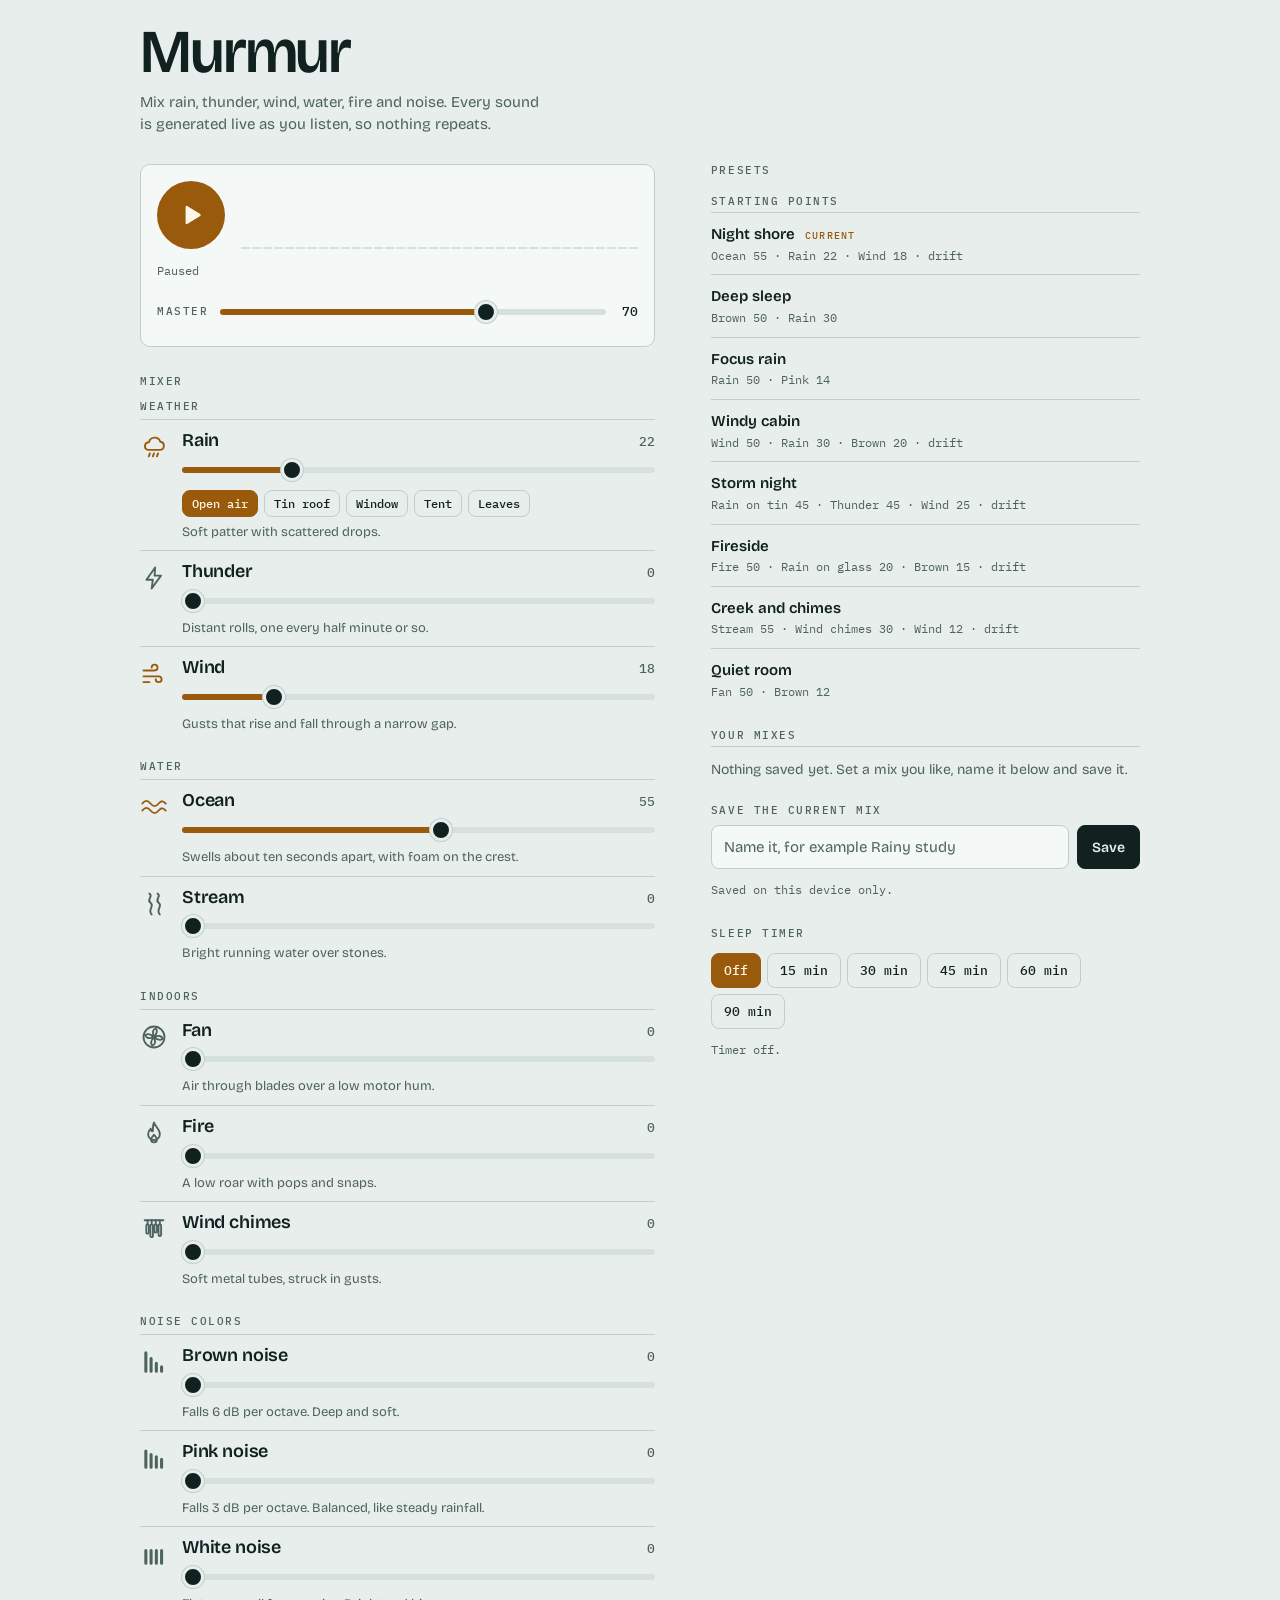
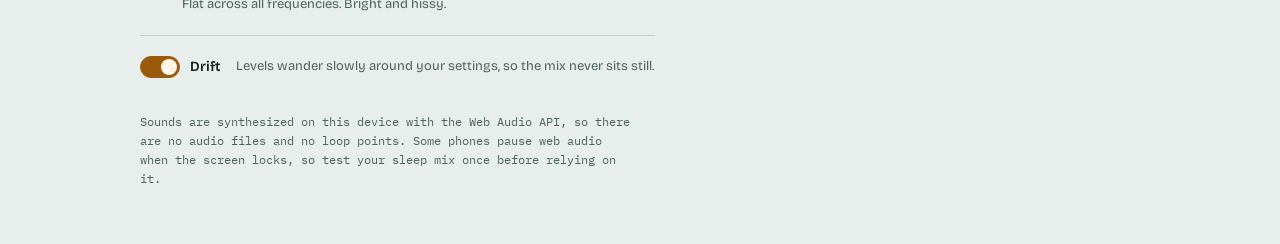
==== index.html @ fa7bd3ae "Add Murmur soundscape mixer Single-file web app that synthesizes rain, thunder, wind, ocean, stream," ====
<!doctype html>
<html lang="en">
<head>
<meta charset="utf-8">
<meta name="viewport" content="width=device-width,initial-scale=1,viewport-fit=cover">
<meta name="theme-color" content="#0c1312">
<meta name="description" content="Murmur: a soundscape mixer that synthesizes rain, wind, ocean, fire and more in your browser.">
<style>
/* page reset (the artifact host supplied this; standalone hosting needs it) */
:root{padding-top:env(safe-area-inset-top,0px);padding-bottom:env(safe-area-inset-bottom,0px)}
body{margin:0}
img{max-width:100%}
[hidden]{display:none!important}
</style>
<title>Murmur</title>
<link rel="preconnect" href="https://fonts.googleapis.com">
<link rel="preconnect" href="https://fonts.gstatic.com" crossorigin>
<link href="https://fonts.googleapis.com/css2?family=Bricolage+Grotesque:opsz,wght@12..96,400..700&family=IBM+Plex+Mono:wght@400;500&display=swap" rel="stylesheet">
<style>
/* Layout: phone-first single column (transport, mixer, presets, timer). From 880px the mixer sits left and presets with the timer sit right. Dark first because it is used in bed; amber accent because it is a low-blue lamp colour. */
:root{
  --bg:#0c1312;
  --surface:#131c1b;
  --raise:#1f2d2b;
  --line:#263634;
  --fg:#e5ebe8;
  --muted:#8b9d98;
  --accent:#e9a95a;
  --accent-ink:#1a1206;
  --danger:#e8806e;
  --f-display:"Bricolage Grotesque","Avenir Next","Segoe UI",system-ui,sans-serif;
  --f-body:"Bricolage Grotesque","Avenir Next","Segoe UI",system-ui,sans-serif;
  --f-mono:"IBM Plex Mono",ui-monospace,"SF Mono",Menlo,Consolas,monospace;
  color-scheme:dark;
}
@media (prefers-color-scheme: light){
  :root:not([data-theme="dark"]){
    --bg:#e7eeec;
    --surface:#f4f8f7;
    --raise:#d6e1de;
    --line:#c1cfcb;
    --fg:#10211f;
    --muted:#4e625e;
    --accent:#9a5a0c;
    --accent-ink:#fff6e8;
    --danger:#a93a28;
    color-scheme:light;
  }
}
:root[data-theme="light"]{
  --bg:#e7eeec;
  --surface:#f4f8f7;
  --raise:#d6e1de;
  --line:#c1cfcb;
  --fg:#10211f;
  --muted:#4e625e;
  --accent:#9a5a0c;
  --accent-ink:#fff6e8;
  --danger:#a93a28;
  color-scheme:light;
}
*{box-sizing:border-box}
body{
  background:var(--bg);
  color:var(--fg);
  font-family:var(--f-body);
  font-size:15px;
  line-height:1.5;
  padding-inline:16px;
  padding-block:22px 56px;
}
.app{max-width:1000px;margin-inline:auto;display:grid;gap:28px}
header{display:grid;gap:8px}
h1{font:600 clamp(2.5rem,10vw,3.8rem)/1 var(--f-display);letter-spacing:-.035em;margin:0}
.tagline{margin:0;color:var(--muted);max-width:46ch;text-wrap:balance}
h2.label,.label{
  font:500 11px/1.2 var(--f-mono);
  letter-spacing:.14em;
  text-transform:uppercase;
  color:var(--muted);
  margin:0;
}
.cols{display:grid;gap:32px;grid-template-columns:minmax(0,1fr)}
.col{display:grid;gap:28px;min-width:0;align-content:start}
@media (min-width:880px){
  .cols{grid-template-columns:minmax(0,1.2fr) minmax(0,1fr);gap:56px;align-items:start}
}
.sec{display:grid;gap:12px;min-width:0}

/* transport */
.transport{background:var(--surface);border:1px solid var(--line);border-radius:10px;padding:16px;display:grid;gap:14px}
.t-row{display:flex;align-items:center;gap:16px}
.play{
  width:68px;height:68px;flex:none;border-radius:50%;border:0;
  background:var(--accent);color:var(--accent-ink);
  display:grid;place-items:center;cursor:pointer;
}
.play svg{width:26px;height:26px;fill:currentColor}
.play:focus-visible,.chip:focus-visible,.btn:focus-visible,.load:focus-visible,.del:focus-visible,.switch:focus-visible,input[type=text]:focus-visible{
  outline:2px solid var(--accent);outline-offset:3px;
}
#scope{flex:1;min-width:0;width:100%;height:68px;display:block}
.status{display:flex;justify-content:space-between;gap:12px;flex-wrap:wrap;font:400 12px/1.4 var(--f-mono);color:var(--muted)}
.vol{display:grid;grid-template-columns:auto minmax(0,1fr) auto;align-items:center;gap:12px}
.vol .val{font:500 13px var(--f-mono);font-variant-numeric:tabular-nums;min-width:2.5ch;text-align:right}

/* sliders */
input[type=range]{
  -webkit-appearance:none;appearance:none;
  width:100%;height:36px;margin:0;background:transparent;cursor:pointer;
  --p:0%;
}
input[type=range]::-webkit-slider-runnable-track{
  height:6px;border-radius:3px;
  background:linear-gradient(to right,var(--accent) var(--p),var(--raise) var(--p));
}
input[type=range]::-webkit-slider-thumb{
  -webkit-appearance:none;box-sizing:border-box;
  width:22px;height:22px;margin-top:-8px;border-radius:50%;
  background:var(--fg);border:3px solid var(--bg);box-shadow:0 0 0 1px var(--line);
}
input[type=range]::-moz-range-track{height:6px;border-radius:3px;background:var(--raise)}
input[type=range]::-moz-range-progress{height:6px;border-radius:3px;background:var(--accent)}
input[type=range]::-moz-range-thumb{
  box-sizing:border-box;width:22px;height:22px;border-radius:50%;
  background:var(--fg);border:3px solid var(--bg);box-shadow:0 0 0 1px var(--line);
}
input[type=range]:focus-visible{outline:2px solid var(--accent);outline-offset:2px;border-radius:4px}

/* mixer */
.mixer{display:grid;gap:18px}
.grp{display:grid}
.grp-title{margin:0 0 6px}
.ch{display:flex;gap:14px;padding:10px 0 8px;border-top:1px solid var(--line)}
.ch-icon{flex:none;width:28px;padding-top:3px;color:var(--muted)}
.ch-icon svg{display:block;width:28px;height:28px;fill:none;stroke:currentColor;stroke-width:1.6;stroke-linecap:round;stroke-linejoin:round}
.ch.on .ch-icon{color:var(--accent)}
.ch-body{flex:1;min-width:0;display:grid}
.ch-head{display:flex;justify-content:space-between;align-items:baseline;gap:12px}
.ch-head label{font:600 18px/1.2 var(--f-display);letter-spacing:-.01em}
.ch-val{font:500 13px var(--f-mono);font-variant-numeric:tabular-nums;color:var(--muted)}
.ch-note{margin:0;font-size:13px;color:var(--muted);text-wrap:pretty}
.mix-tools{display:flex;justify-content:space-between;align-items:center;gap:16px;border-top:1px solid var(--line);padding-top:14px;flex-wrap:wrap}
.mix-tools p{margin:0;font-size:13px;color:var(--muted);flex:1;min-width:200px}
.switch{
  display:inline-flex;align-items:center;gap:10px;background:none;border:0;color:var(--fg);
  font:600 14px var(--f-body);cursor:pointer;padding:6px 0;
}
.switch .track{width:40px;height:22px;border-radius:11px;background:var(--raise);border:1px solid var(--line);position:relative;flex:none}
.switch .track::after{content:"";position:absolute;top:2px;left:2px;width:16px;height:16px;border-radius:50%;background:var(--muted)}
.switch[aria-checked="true"] .track{background:var(--accent);border-color:var(--accent)}
.switch[aria-checked="true"] .track::after{left:20px;background:var(--accent-ink)}

/* presets */
.group{display:grid}
.group-title{margin:6px 0 4px}
.pr{display:flex;align-items:stretch;gap:8px;border-top:1px solid var(--line)}
.pr .load{
  flex:1;min-width:0;text-align:left;background:none;border:0;color:inherit;
  padding:10px 0;cursor:pointer;font:inherit;display:grid;gap:2px;
}
.pr .name{font-weight:600;display:flex;gap:10px;align-items:baseline;flex-wrap:wrap}
.pr .sum{font:400 12px/1.4 var(--f-mono);color:var(--muted);overflow-wrap:anywhere}
.pr .cur{font:500 10px var(--f-mono);letter-spacing:.12em;text-transform:uppercase;color:var(--accent)}
.pr .del{
  align-self:center;background:none;border:1px solid transparent;color:var(--muted);
  font:400 12px var(--f-mono);padding:6px 8px;border-radius:6px;cursor:pointer;
}
.pr .del:hover{border-color:var(--line);color:var(--fg)}
.pr .del.armed{color:var(--danger);border-color:var(--danger)}
.empty{margin:0;padding:12px 0;border-top:1px solid var(--line);color:var(--muted);font-size:14px}
.save{display:flex;gap:8px;flex-wrap:wrap}
input[type=text]{
  flex:1;min-width:0;width:100%;max-width:100%;
  background:var(--surface);color:var(--fg);border:1px solid var(--line);border-radius:8px;
  padding:10px 12px;font:inherit;
}
input[type=text]::placeholder{color:var(--muted)}
.save input{flex:1 1 160px;width:auto}
.btn{
  background:transparent;color:var(--fg);border:1px solid var(--line);border-radius:8px;
  padding:10px 14px;font:600 14px var(--f-body);cursor:pointer;
}
.btn.primary{background:var(--fg);color:var(--bg);border-color:var(--fg)}
.note{margin:0;font:400 12px/1.5 var(--f-mono);color:var(--muted)}

/* timer and rain surface */
.seg{display:flex;flex-wrap:wrap;gap:6px}
.surf{margin:2px 0 6px}
.surf .chip{padding:5px 9px;font-size:12px}
.chip{
  background:transparent;color:var(--fg);border:1px solid var(--line);border-radius:8px;
  padding:8px 12px;font:500 13px var(--f-mono);cursor:pointer;
}
.chip[aria-pressed="true"]{background:var(--accent);border-color:var(--accent);color:var(--accent-ink)}
.timer-line{margin:0;font:400 12px/1.5 var(--f-mono);color:var(--muted);font-variant-numeric:tabular-nums}
.foot{margin:0;font:400 12px/1.6 var(--f-mono);color:var(--muted);max-width:70ch}
.err{color:var(--danger)}
@media (prefers-reduced-motion:reduce){*{transition:none!important;animation:none!important}}
</style>

</head>
<body>
<audio id="out" playsinline hidden></audio>

<main class="app">
  <header>
    <h1>Murmur</h1>
    <p class="tagline">Mix rain, thunder, wind, water, fire and noise. Every sound is generated live as you listen, so nothing repeats.</p>
  </header>

  <div class="cols">
    <div class="col">
      <section class="transport" aria-label="Playback">
        <div class="t-row">
          <button class="play" id="play" type="button" aria-label="Play">
            <svg id="icon-play" viewBox="0 0 24 24" aria-hidden="true"><path d="M7 4.5v15a1 1 0 0 0 1.5.86l12-7.5a1 1 0 0 0 0-1.72l-12-7.5A1 1 0 0 0 7 4.5z"/></svg>
            <svg id="icon-pause" viewBox="0 0 24 24" aria-hidden="true" hidden><rect x="5.5" y="4" width="4.5" height="16" rx="1"/><rect x="14" y="4" width="4.5" height="16" rx="1"/></svg>
          </button>
          <canvas id="scope" aria-hidden="true"></canvas>
        </div>
        <div class="status" aria-live="polite"><span id="status">Paused</span><span id="status-timer"></span></div>
        <div class="vol">
          <label class="label" for="vol">Master</label>
          <input type="range" id="vol" min="0" max="100" step="1" value="70">
          <span class="val" id="vol-val">70</span>
        </div>
      </section>

      <section class="sec" aria-labelledby="h-mixer">
        <h2 class="label" id="h-mixer">Mixer</h2>
        <div class="mixer" id="mixer"></div>
        <div class="mix-tools">
          <button class="switch" id="drift" type="button" role="switch" aria-checked="false"><span class="track"></span><span>Drift</span></button>
          <p>Levels wander slowly around your settings, so the mix never sits still.</p>
        </div>
      </section>
    </div>

    <div class="col">
      <section class="sec" aria-labelledby="h-presets">
        <h2 class="label" id="h-presets">Presets</h2>
        <div class="group">
          <p class="label group-title">Starting points</p>
          <div id="builtin"></div>
        </div>
        <div class="group">
          <p class="label group-title">Your mixes</p>
          <div id="saved"></div>
        </div>
        <form class="save" id="save-form">
          <label class="label" for="save-name" style="flex-basis:100%">Save the current mix</label>
          <input type="text" id="save-name" maxlength="40" placeholder="Name it, for example Rainy study" autocomplete="off">
          <button class="btn primary" type="submit">Save</button>
        </form>
        <p class="note" id="save-note" role="status"></p>
      </section>

      <section class="sec" aria-labelledby="h-timer">
        <h2 class="label" id="h-timer">Sleep timer</h2>
        <div class="seg" id="timer-seg" role="group" aria-label="Sleep timer length">
          <button class="chip" type="button" data-min="0" aria-pressed="true">Off</button>
          <button class="chip" type="button" data-min="15" aria-pressed="false">15 min</button>
          <button class="chip" type="button" data-min="30" aria-pressed="false">30 min</button>
          <button class="chip" type="button" data-min="45" aria-pressed="false">45 min</button>
          <button class="chip" type="button" data-min="60" aria-pressed="false">60 min</button>
          <button class="chip" type="button" data-min="90" aria-pressed="false">90 min</button>
        </div>
        <p class="timer-line" id="timer-line">Timer off.</p>
      </section>
    </div>
  </div>

  <p class="foot">Sounds are synthesized on this device with the Web Audio API, so there are no audio files and no loop points. Some phones pause web audio when the screen locks, so test your sleep mix once before relying on it.</p>
</main>

<script>
(function () {
  'use strict';
  const $ = (s, r) => (r || document).querySelector(s);
  const clamp = (v, a, b) => Math.min(b, Math.max(a, v));

  const LAYERS = [
    { id: 'rain',  name: 'Rain',        trim: 1.5, note: 'Soft patter with scattered drops.' },
    { id: 'wind',  name: 'Wind',        trim: 3.2, note: 'Gusts that rise and fall through a narrow gap.' },
    { id: 'ocean', name: 'Ocean',       trim: 2.2, note: 'Swells about ten seconds apart, with foam on the crest.' },
    { id: 'brown', name: 'Brown noise', trim: 1.2, note: 'Falls 6 dB per octave. Deep and soft.' },
    { id: 'pink',  name: 'Pink noise',  trim: 1.1, note: 'Falls 3 dB per octave. Balanced, like steady rainfall.' },
    { id: 'white', name: 'White noise', trim: 0.5, note: 'Flat across all frequencies. Bright and hissy.' }
  ];

  LAYERS.push(
    { id: 'thunder', name: 'Thunder',     trim: 1.3, note: 'Distant rolls, one every half minute or so.' },
    { id: 'stream',  name: 'Stream',      trim: 1.6, note: 'Bright running water over stones.' },
    { id: 'fan',     name: 'Fan',         trim: 1.5, note: 'Air through blades over a low motor hum.' },
    { id: 'fire',    name: 'Fire',        trim: 1.8, note: 'A low roar with pops and snaps.' },
    { id: 'chimes',  name: 'Wind chimes', trim: 1.0, note: 'Soft metal tubes, struck in gusts.' }
  );

  const GROUPS = [
    { title: 'Weather',      ids: ['rain', 'thunder', 'wind'] },
    { title: 'Water',        ids: ['ocean', 'stream'] },
    { title: 'Indoors',      ids: ['fan', 'fire', 'chimes'] },
    { title: 'Noise colors', ids: ['brown', 'pink', 'white'] }
  ];

  const SURFACES = ['open', 'tin', 'window', 'tent', 'leaves'];
  const SURF = {
    open:   { label: 'Open air', short: 'open air', bed: { hp: 650,  lp: 7000,  g: 1.1, pk1: [1500, 0.8, 0], pk2: [3000, 0.8, 0] }, drop: { lp: 12000, pk: [3000, 1, 0],   g: 1 } },
    tin:    { label: 'Tin roof', short: 'tin',      bed: { hp: 900,  lp: 8500,  g: 0.7, pk1: [1300, 5, 10],  pk2: [2600, 4, 8] },   drop: { lp: 12000, pk: [1800, 5, 12],  g: 2.4 } },
    window: { label: 'Window',   short: 'glass',    bed: { hp: 350,  lp: 3200,  g: 0.7, pk1: [900, 1.5, 4],  pk2: [2400, 3, 5] },   drop: { lp: 5000,  pk: [3200, 4, 10],  g: 2 } },
    tent:   { label: 'Tent',     short: 'tent',     bed: { hp: 300,  lp: 2600,  g: 0.9, pk1: [500, 1, 3],    pk2: [1500, 1, 0] },   drop: { lp: 2600,  pk: [700, 1.5, 6],  g: 1.8 } },
    leaves: { label: 'Leaves',   short: 'leaves',   bed: { hp: 1400, lp: 10000, g: 0.9, pk1: [4500, 1, 3],   pk2: [7000, 1, 3] },  drop: { lp: 7000,  pk: [4500, 2, 6],   g: 1.2 } }
  };

  const BUILTIN = [
    { id: 'b-shore',  name: 'Night shore', levels: { ocean: 0.55, rain: 0.22, wind: 0.18 }, drift: true },
    { id: 'b-sleep',  name: 'Deep sleep',  levels: { brown: 0.5, rain: 0.3 }, drift: false },
    { id: 'b-focus',  name: 'Focus rain',  levels: { rain: 0.5, pink: 0.14 }, drift: false },
    { id: 'b-cabin',  name: 'Windy cabin', levels: { wind: 0.5, rain: 0.3, brown: 0.2 }, drift: true },
    { id: 'b-storm',  name: 'Storm night', levels: { rain: 0.45, thunder: 0.45, wind: 0.25 }, drift: true, surface: 'tin' },
    { id: 'b-fire',   name: 'Fireside',    levels: { fire: 0.5, rain: 0.2, brown: 0.15 }, drift: true, surface: 'window' },
    { id: 'b-creek',  name: 'Creek and chimes', levels: { stream: 0.55, wind: 0.12, chimes: 0.3 }, drift: true },
    { id: 'b-room',   name: 'Quiet room',  levels: { fan: 0.5, brown: 0.12 }, drift: false }
  ];

  const state = {
    levels: Object.fromEntries(LAYERS.map(l => [l.id, 0])),
    vol: 0.7,
    surface: 'open',
    drift: false,
    playing: false,
    timerMin: 0,
    timerEnd: null,
    fadeLen: 90,
    saved: [],
    mode: 'local',
    armed: null
  };

  /* ---------- audio engine ---------- */
  let ctx = null, nodes = null, bufs = null, layers = {}, routed = false;
  const audioEl = $('#out');

  function volGain(v) { return Math.pow(v, 2) * 0.9; }

  function makeNoise(kind) {
    const sr = ctx.sampleRate, L = Math.floor(sr * 8), X = Math.floor(sr * 0.6);
    const raw = new Float32Array(L + X);
    let b0 = 0, b1 = 0, b2 = 0, b3 = 0, b4 = 0, b5 = 0, b6 = 0, last = 0;
    for (let i = 0; i < raw.length; i++) {
      const w = Math.random() * 2 - 1;
      if (kind === 'white') {
        raw[i] = w;
      } else if (kind === 'pink') {
        b0 = 0.99886 * b0 + w * 0.0555179;
        b1 = 0.99332 * b1 + w * 0.0750759;
        b2 = 0.969 * b2 + w * 0.153852;
        b3 = 0.8665 * b3 + w * 0.3104856;
        b4 = 0.55 * b4 + w * 0.5329522;
        b5 = -0.7616 * b5 - w * 0.016898;
        raw[i] = b0 + b1 + b2 + b3 + b4 + b5 + b6 + w * 0.5362;
        b6 = w * 0.115926;
      } else {
        last = (last + 0.02 * w) / 1.02;
        raw[i] = last * 3.5;
      }
    }
    const buf = ctx.createBuffer(1, L, sr), d = buf.getChannelData(0);
    for (let i = 0; i < L; i++) {
      if (i < X) {
        const a = (i / X) * Math.PI / 2;
        d[i] = raw[i] * Math.sin(a) + raw[L + i] * Math.cos(a);
      } else {
        d[i] = raw[i];
      }
    }
    let s = 0;
    for (let i = 0; i < L; i++) s += d[i] * d[i];
    const k = 0.12 / (Math.sqrt(s / L) || 1);
    for (let i = 0; i < L; i++) d[i] *= k;
    return buf;
  }

  function makeDrops() {
    const sr = ctx.sampleRate, L = Math.floor(sr * 20);
    const buf = ctx.createBuffer(1, L, sr), d = buf.getChannelData(0);
    const events = 20 * 18;
    for (let e = 0; e < events; e++) {
      const start = Math.floor(Math.random() * L);
      const len = Math.floor(sr * (0.012 + Math.random() * 0.02));
      const amp = 0.25 + Math.random() * 0.75;
      const a = 0.15 + Math.random() * 0.6;
      let lp = 0;
      for (let i = 0; i < len; i++) {
        lp += a * ((Math.random() * 2 - 1) - lp);
        d[(start + i) % L] += lp * Math.exp(-i / (len * 0.28)) * amp;
      }
    }
    let s = 0, pk = 0;
    for (let i = 0; i < L; i++) { s += d[i] * d[i]; }
    const k = 0.06 / (Math.sqrt(s / L) || 1);
    for (let i = 0; i < L; i++) { d[i] *= k; pk = Math.max(pk, Math.abs(d[i])); }
    if (pk > 0.95) { const f = 0.95 / pk; for (let i = 0; i < L; i++) d[i] *= f; }
    return buf;
  }

  function noiseSrc(buf) {
    const s = ctx.createBufferSource();
    s.buffer = buf; s.loop = true;
    s.start(0, Math.random() * buf.duration);
    return s;
  }
  function filt(type, f, q) {
    const n = ctx.createBiquadFilter();
    n.type = type; n.frequency.value = f;
    if (q != null) n.Q.value = q;
    return n;
  }
  function panner(p) {
    if (!ctx.createStereoPanner) return null;
    const n = ctx.createStereoPanner(); n.pan.value = p; return n;
  }
  function lfo(freq, depth, target, P) {
    const o = ctx.createOscillator(), g = ctx.createGain();
    o.frequency.value = freq; g.gain.value = depth;
    o.connect(g); g.connect(target); o.start();
    P.push(o, g);
  }
  function wide(buf, chain, out, P) {
    [-0.7, 0.7].forEach(p => {
      const s = noiseSrc(buf); P.push(s);
      const tail = chain(s);
      const pn = panner(p);
      if (pn) { P.push(pn); tail.connect(pn); pn.connect(out); } else { tail.connect(out); }
    });
  }

  function makeThunder() {
    const sr = ctx.sampleRate, len = Math.floor(sr * 16);
    const buf = ctx.createBuffer(1, len, sr), d = buf.getChannelData(0);
    const bumps = [];
    let tb = 0.3;
    const nb = 3 + Math.floor(Math.random() * 4);
    for (let i = 0; i < nb; i++) {
      bumps.push({ t: tb, a: (i === 0 ? 0.6 : 0.2) + Math.random() * 0.5, tau: 0.8 + Math.random() * 2.2 });
      tb += 0.4 + Math.random() * 2.4;
    }
    const crack = Math.random() < 0.5;
    let br = 0, l1 = 0, l2 = 0;
    for (let i = 0; i < len; i++) {
      const x = i / sr;
      let env = (1 - Math.exp(-x / 0.7)) * Math.exp(-x / 3.8) * 0.7;
      for (let b = 0; b < bumps.length; b++) {
        const u = bumps[b];
        if (x >= u.t) env += u.a * 0.5 * Math.exp(-(x - u.t) / u.tau);
      }
      const w = Math.random() * 2 - 1;
      br = (br + 0.02 * w) / 1.02;
      const a = 0.015 + 0.06 * Math.exp(-x / 2.5);
      l1 += a * (br * 3.5 - l1);
      l2 += a * (l1 - l2);
      let v = l2 * env;
      if (crack && x < 0.12) v += w * Math.exp(-x / 0.02) * 0.12;
      d[i] = v;
    }
    const fadeIn = Math.floor(sr * 0.005), fadeOut = Math.floor(sr * 1.5);
    let pk = 0;
    for (let i = 0; i < len; i++) {
      if (i < fadeIn) d[i] *= i / fadeIn;
      if (i > len - fadeOut) { const k = (len - i) / fadeOut; d[i] *= k * k; }
      pk = Math.max(pk, Math.abs(d[i]));
    }
    const k = 0.9 / (pk || 1);
    for (let i = 0; i < len; i++) d[i] *= k;
    return buf;
  }

  function makeCrackle() {
    const sr = ctx.sampleRate, L = Math.floor(sr * 30);
    const buf = ctx.createBuffer(1, L, sr), d = buf.getChannelData(0);
    const pop = (pos, amp) => {
      const len = Math.floor(sr * (0.002 + Math.random() * 0.012));
      let prev = 0;
      for (let i = 0; i < len; i++) {
        const w = Math.random() * 2 - 1;
        d[(pos + i) % L] += (w - prev * 0.6) * Math.exp(-i / (len * 0.35)) * amp;
        prev = w;
      }
    };
    const singles = 30 * 7;
    for (let n = 0; n < singles; n++) pop(Math.floor(Math.random() * L), Math.pow(Math.random(), 2.2) * 0.9 + 0.05);
    const clusters = 30 * 0.5;
    for (let c = 0; c < clusters; c++) {
      const pos = Math.floor(Math.random() * L), cnt = 3 + Math.floor(Math.random() * 6);
      for (let k = 0; k < cnt; k++) pop((pos + Math.floor(Math.random() * sr * 0.18)) % L, Math.pow(Math.random(), 1.8) * 0.8 + 0.05);
    }
    let pk = 0;
    for (let i = 0; i < L; i++) pk = Math.max(pk, Math.abs(d[i]));
    const k = 0.9 / (pk || 1);
    for (let i = 0; i < L; i++) d[i] *= k;
    return buf;
  }

  function makeBubbles() {
    const sr = ctx.sampleRate, L = Math.floor(sr * 20);
    const buf = ctx.createBuffer(1, L, sr), d = buf.getChannelData(0);
    const n = 20 * 45;
    for (let e = 0; e < n; e++) {
      const start = Math.floor(Math.random() * L);
      const dur = 0.015 + Math.random() * 0.04, len = Math.floor(sr * dur);
      const f0 = 500 + Math.pow(Math.random(), 1.5) * 2800, k = 0.8 + Math.random() * 1.2;
      const amp = 0.2 + Math.random() * 0.8;
      let ph = 0;
      for (let i = 0; i < len; i++) {
        const tt = i / sr;
        ph += 6.2832 * f0 * (1 + k * tt / dur) / sr;
        d[(start + i) % L] += Math.sin(ph) * Math.exp(-tt / (dur * 0.5)) * (1 - Math.exp(-tt / 0.0015)) * amp;
      }
    }
    let s = 0, pk = 0;
    for (let i = 0; i < L; i++) s += d[i] * d[i];
    const g = 0.08 / (Math.sqrt(s / L) || 1);
    for (let i = 0; i < L; i++) { d[i] *= g; pk = Math.max(pk, Math.abs(d[i])); }
    if (pk > 0.95) { const f = 0.95 / pk; for (let i = 0; i < L; i++) d[i] *= f; }
    return buf;
  }

  function applyRainSurface(L, instant) {
    if (!L || !L.sf || !ctx) return;
    const S = SURF[state.surface] || SURF.open, t = ctx.currentTime;
    const set = (prm, v) => {
      if (instant) { prm.cancelScheduledValues(t); prm.value = v; }
      else prm.setTargetAtTime(v, t, 0.25);
    };
    L.sf.bed.forEach(n => {
      set(n.hp.frequency, S.bed.hp); set(n.lp.frequency, S.bed.lp); set(n.g.gain, S.bed.g);
      set(n.pk1.frequency, S.bed.pk1[0]); set(n.pk1.Q, S.bed.pk1[1]); set(n.pk1.gain, S.bed.pk1[2]);
      set(n.pk2.frequency, S.bed.pk2[0]); set(n.pk2.Q, S.bed.pk2[1]); set(n.pk2.gain, S.bed.pk2[2]);
    });
    L.sf.drop.forEach(n => {
      set(n.lp.frequency, S.drop.lp); set(n.g.gain, S.drop.g);
      set(n.pk.frequency, S.drop.pk[0]); set(n.pk.Q, S.drop.pk[1]); set(n.pk.gain, S.drop.pk[2]);
    });
  }

  const BUILD = {
    rain(L, P) {
      L.sf = { bed: [], drop: [] };
      wide(bufs.pink, s => {
        const hp = filt('highpass', 650, 0.4), pk1 = filt('peaking', 1500, 0.8), pk2 = filt('peaking', 3000, 0.8);
        const lp = filt('lowpass', 7000, 0.4), g = ctx.createGain();
        P.push(hp, pk1, pk2, lp, g);
        s.connect(hp); hp.connect(pk1); pk1.connect(pk2); pk2.connect(lp); lp.connect(g);
        L.sf.bed.push({ hp, pk1, pk2, lp, g });
        return g;
      }, L.gain, P);
      wide(bufs.drops, s => {
        const lp = filt('lowpass', 12000, 0.5), pk = filt('peaking', 3000, 1), g = ctx.createGain();
        P.push(lp, pk, g);
        s.connect(lp); lp.connect(pk); pk.connect(g);
        L.sf.drop.push({ lp, pk, g });
        return g;
      }, L.gain, P);
      applyRainSurface(L, true);
    },
    wind(L, P) {
      wide(bufs.pink, s => {
        const bp = filt('bandpass', 520, 1.3), amp = ctx.createGain();
        amp.gain.value = 0.6; P.push(bp, amp);
        lfo(0.05 + Math.random() * 0.07, 280, bp.frequency, P);
        lfo(0.17 + Math.random() * 0.1, 90, bp.frequency, P);
        lfo(0.035 + Math.random() * 0.05, 0.35, amp.gain, P);
        s.connect(bp); bp.connect(amp); return amp;
      }, L.gain, P);
    },
    ocean(L, P) {
      wide(bufs.brown, s => {
        const lp = filt('lowpass', 420, 0.6), sw = ctx.createGain();
        sw.gain.value = 0.6; P.push(lp, sw);
        const f1 = 0.085 + Math.random() * 0.02;
        lfo(f1, 380, lp.frequency, P);
        lfo(f1, 0.45, sw.gain, P);
        lfo(0.13 + Math.random() * 0.03, 0.1, sw.gain, P);
        s.connect(lp); lp.connect(sw);
        const foam = noiseSrc(bufs.pink), hp = filt('highpass', 1800, 0.5), fg = ctx.createGain();
        fg.gain.value = 0.12; P.push(foam, hp, fg);
        foam.connect(hp); hp.connect(fg); fg.connect(sw);
        return sw;
      }, L.gain, P);
    },
    brown(L, P) {
      wide(bufs.brown, s => { const g = ctx.createGain(); P.push(g); s.connect(g); return g; }, L.gain, P);
    },
    pink(L, P) {
      wide(bufs.pink, s => { const g = ctx.createGain(); P.push(g); s.connect(g); return g; }, L.gain, P);
    },
    thunder(L, P) {
      if (!bufs.thunder) bufs.thunder = [makeThunder(), makeThunder(), makeThunder()];
      let timer = 0;
      function boom() {
        if (ctx.state === 'running' && state.playing) {
          const s = ctx.createBufferSource(), g = ctx.createGain(), pn = panner(Math.random() * 1.2 - 0.6);
          s.buffer = bufs.thunder[Math.floor(Math.random() * bufs.thunder.length)];
          s.playbackRate.value = 0.85 + Math.random() * 0.3;
          g.gain.value = 0.4 + Math.random() * 0.6;
          s.connect(g);
          if (pn) { g.connect(pn); pn.connect(L.gain); } else { g.connect(L.gain); }
          s.onended = () => { try { s.disconnect(); g.disconnect(); if (pn) pn.disconnect(); } catch (e) {} };
          s.start();
        }
        timer = setTimeout(boom, (22 + Math.random() * 50) * 1000);
      }
      timer = setTimeout(boom, 3000 + Math.random() * 5000);
      L.onKill.push(() => clearTimeout(timer));
    },
    stream(L, P) {
      if (!bufs.bubbles) bufs.bubbles = makeBubbles();
      wide(bufs.pink, s => {
        const bp = filt('bandpass', 1900, 0.45), g = ctx.createGain();
        g.gain.value = 0.8; P.push(bp, g);
        lfo(0.06 + Math.random() * 0.05, 700, bp.frequency, P);
        lfo(0.35 + Math.random() * 0.3, 0.2, g.gain, P);
        s.connect(bp); bp.connect(g); return g;
      }, L.gain, P);
      wide(bufs.bubbles, s => {
        const g = ctx.createGain(); g.gain.value = 1; P.push(g);
        s.connect(g); return g;
      }, L.gain, P);
    },
    fan(L, P) {
      wide(bufs.pink, s => {
        const hp = filt('highpass', 70, 0.5), lp = filt('lowpass', 2000, 0.6), g = ctx.createGain();
        P.push(hp, lp, g);
        s.connect(hp); hp.connect(lp); lp.connect(g); return g;
      }, L.gain, P);
      const f0 = 104 + Math.random() * 20;
      [[1, 0.022], [2, 0.009], [3, 0.004]].forEach((h, i) => {
        const o = ctx.createOscillator(), g = ctx.createGain();
        o.frequency.value = f0 * h[0]; g.gain.value = h[1];
        o.connect(g); g.connect(L.gain); o.start(); P.push(o, g);
        if (i === 0) lfo(0.4 + Math.random() * 0.3, h[1] * 0.2, g.gain, P);
      });
    },
    fire(L, P) {
      if (!bufs.crackle) bufs.crackle = makeCrackle();
      wide(bufs.brown, s => {
        const lp = filt('lowpass', 380, 0.7), g = ctx.createGain();
        g.gain.value = 0.8; P.push(lp, g);
        lfo(0.3 + Math.random() * 0.4, 0.22, g.gain, P);
        s.connect(lp); lp.connect(g); return g;
      }, L.gain, P);
      wide(bufs.pink, s => {
        const bp = filt('bandpass', 3200, 0.6), g = ctx.createGain();
        g.gain.value = 0.07; P.push(bp, g);
        lfo(0.7 + Math.random() * 0.6, 0.04, g.gain, P);
        s.connect(bp); bp.connect(g); return g;
      }, L.gain, P);
      wide(bufs.crackle, s => {
        const g = ctx.createGain(); g.gain.value = 0.55; P.push(g);
        s.connect(g); return g;
      }, L.gain, P);
    },
    chimes(L, P) {
      const sr = ctx.sampleRate, irLen = Math.floor(sr * 2.4), ir = ctx.createBuffer(2, irLen, sr);
      for (let c = 0; c < 2; c++) {
        const d = ir.getChannelData(c);
        for (let i = 0; i < irLen; i++) d[i] = (Math.random() * 2 - 1) * Math.pow(1 - i / irLen, 3);
      }
      const conv = ctx.createConvolver(), wet = ctx.createGain(), dry = ctx.createGain(), bus = ctx.createGain();
      conv.buffer = ir; wet.gain.value = 0.45; dry.gain.value = 0.8;
      P.push(conv, wet, dry, bus);
      bus.connect(dry); bus.connect(conv); conv.connect(wet);
      dry.connect(L.gain); wet.connect(L.gain);
      const notes = [587.33, 659.25, 739.99, 880, 987.77, 1174.66];
      const partials = [[1, 1, 3.6], [2.76, 0.28, 1.8], [5.4, 0.1, 0.8]];
      let prev = -1, timer = 0;
      function strike(t, amp) {
        let i;
        do { i = Math.floor(Math.random() * notes.length); } while (i === prev);
        prev = i;
        const f = notes[i] * (1 + (Math.random() - 0.5) * 0.004);
        partials.forEach(pt => {
          const o = ctx.createOscillator(), g = ctx.createGain();
          o.type = 'sine'; o.frequency.value = f * pt[0];
          g.gain.setValueAtTime(0.0001, t);
          g.gain.linearRampToValueAtTime(amp * pt[1], t + 0.004);
          g.gain.exponentialRampToValueAtTime(0.0001, t + pt[2]);
          o.connect(g); g.connect(bus);
          o.start(t); o.stop(t + pt[2] + 0.1);
          o.onended = () => { try { o.disconnect(); g.disconnect(); } catch (e) {} };
        });
      }
      function gust() {
        if (ctx.state === 'running' && state.playing) {
          const n = 2 + Math.floor(Math.random() * 5);
          let t = ctx.currentTime + 0.03;
          for (let k = 0; k < n; k++) { strike(t, 0.16 + Math.random() * 0.2); t += 0.07 + Math.random() * 0.35; }
        }
        timer = setTimeout(gust, (5 + Math.random() * 16) * 1000);
      }
      timer = setTimeout(gust, 1200);
      L.onKill.push(() => clearTimeout(timer));
    },
    white(L, P) {
      wide(bufs.white, s => {
        const lp = filt('lowpass', 9500, 0.5); P.push(lp); s.connect(lp); return lp;
      }, L.gain, P);
    }
  };

  function createLayer(def) {
    const L = { id: def.id, trim: def.trim, built: false, parts: [], onKill: [], target: 0, td: 0 };
    L.gain = ctx.createGain();
    L.gain.gain.value = 0;
    L.gain.connect(nodes.vol);
    L.build = function () {
      L.parts = [];
      BUILD[def.id](L, L.parts);
      L.built = true;
    };
    L.kill = function () {
      L.onKill.forEach(fn => { try { fn(); } catch (e) {} });
      L.onKill = [];
      L.parts.forEach(p => {
        try { if (p.stop) p.stop(); } catch (e) {}
        try { p.disconnect(); } catch (e) {}
      });
      L.parts = []; L.built = false;
    };
    return L;
  }

  function ensureCtx() {
    if (ctx) return true;
    const AC = window.AudioContext || window.webkitAudioContext;
    if (!AC) return false;
    ctx = new AC({ latencyHint: 'playback' });
    bufs = { white: makeNoise('white'), pink: makeNoise('pink'), brown: makeNoise('brown'), drops: makeDrops() };
    nodes = {
      vol: ctx.createGain(), fade: ctx.createGain(), play: ctx.createGain(),
      comp: ctx.createDynamicsCompressor(), an: ctx.createAnalyser()
    };
    nodes.vol.gain.value = volGain(state.vol);
    nodes.fade.gain.value = 1;
    nodes.play.gain.value = 0;
    nodes.comp.threshold.value = -12;
    nodes.comp.knee.value = 10;
    nodes.comp.ratio.value = 12;
    nodes.comp.attack.value = 0.003;
    nodes.comp.release.value = 0.25;
    nodes.an.fftSize = 2048;
    nodes.an.smoothingTimeConstant = 0.82;
    nodes.an.minDecibels = -85;
    nodes.an.maxDecibels = -25;
    nodes.vol.connect(nodes.fade);
    nodes.fade.connect(nodes.play);
    nodes.play.connect(nodes.comp);
    nodes.comp.connect(nodes.an);
    nodes.comp.connect(ctx.destination);
    LAYERS.forEach(def => { layers[def.id] = createLayer(def); });
    fdata = new Uint8Array(nodes.an.frequencyBinCount);
    return true;
  }

  async function routeOut() {
    if (routed) { try { await audioEl.play(); } catch (e) {} return; }
    try {
      if (!('srcObject' in audioEl) || !ctx.createMediaStreamDestination) return;
      const dest = ctx.createMediaStreamDestination();
      audioEl.srcObject = dest.stream;
      await audioEl.play();
      nodes.comp.connect(dest);
      nodes.comp.disconnect(ctx.destination);
      routed = true;
    } catch (e) { /* keep the direct output */ }
  }

  function setLayer(id, v) {
    const L = layers[id];
    if (!L || !ctx) return;
    L.target = v;
    if (v > 0.001 && !L.built) L.build();
    if (L.built) L.gain.gain.setTargetAtTime(Math.pow(v, 2.2) * L.trim, ctx.currentTime, 0.12);
    clearTimeout(L.td);
    if (v <= 0.001 && L.built) {
      L.td = setTimeout(() => { if (L.target <= 0.001) L.kill(); }, 1500);
    }
  }

  const dp = {};
  LAYERS.forEach(l => {
    dp[l.id] = {
      p1: Math.random() * 6.283, p2: Math.random() * 6.283,
      f1: 1 / (150 + Math.random() * 120), f2: 1 / (55 + Math.random() * 50)
    };
  });
  function driftWave(id) {
    const t = Date.now() / 1000, d = dp[id];
    return 0.6 * Math.sin(6.283 * d.f1 * t + d.p1) + 0.4 * Math.sin(6.283 * d.f2 * t + d.p2);
  }
  function applyAll() {
    if (!ctx) return;
    LAYERS.forEach(l => {
      const v = state.levels[l.id];
      const eff = state.drift && v > 0.03 ? clamp(v * (1 + 0.2 * driftWave(l.id)), 0, 1) : v;
      setLayer(l.id, eff);
    });
  }

  /* ---------- transport ---------- */
  let raf = 0, tickId = 0, tickN = 0, fdata = null;
  const BANDS = 36;
  const bandVals = new Float32Array(BANDS);

  async function play() {
    if (!ensureCtx()) { setStatus('This browser cannot play Web Audio.', true); return; }
    try { await ctx.resume(); } catch (e) {}
    await routeOut();
    state.playing = true;
    const t = ctx.currentTime, g = nodes.play.gain;
    g.cancelScheduledValues(t);
    g.setValueAtTime(g.value, t);
    g.linearRampToValueAtTime(1, t + 0.9);
    applyAll();
    if (state.timerMin && !state.timerEnd) startTimer(state.timerMin);
    startLoops();
    mediaSession();
    renderTransport();
  }

  function pause(finished) {
    if (!ctx || !state.playing) return;
    state.playing = false;
    stopLoops();
    const t = ctx.currentTime, g = nodes.play.gain;
    g.cancelScheduledValues(t);
    g.setValueAtTime(g.value, t);
    g.linearRampToValueAtTime(0, t + 0.6);
    state.timerEnd = null;
    if (finished) { state.timerMin = 0; renderChips(); }
    setTimeout(() => {
      if (state.playing) return;
      nodes.fade.gain.cancelScheduledValues(0);
      nodes.fade.gain.value = 1;
      try { ctx.suspend(); } catch (e) {}
      try { audioEl.pause(); } catch (e) {}
    }, 750);
    bandVals.fill(0);
    drawScope(false);
    renderTransport(finished ? 'Timer finished. Sleep well.' : null);
  }

  function mediaSession() {
    try {
      if (!('mediaSession' in navigator)) return;
      navigator.mediaSession.metadata = new MediaMetadata({ title: 'Soundscape', artist: 'Murmur' });
      navigator.mediaSession.setActionHandler('play', () => { play(); });
      navigator.mediaSession.setActionHandler('pause', () => { pause(); });
    } catch (e) {}
  }

  function startLoops() {
    stopLoops();
    raf = requestAnimationFrame(frame);
    tickId = setInterval(tick, 250);
  }
  function stopLoops() {
    cancelAnimationFrame(raf); raf = 0;
    clearInterval(tickId); tickId = 0;
  }
  function tick() {
    tickN++;
    if (state.drift && tickN % 2 === 0) applyAll();
    if (state.timerEnd && Date.now() >= state.timerEnd) { pause(true); return; }
    renderTimerLine();
  }

  /* ---------- sleep timer ---------- */
  function clearFade() {
    if (!ctx) return;
    const t = ctx.currentTime, g = nodes.fade.gain;
    g.cancelScheduledValues(t);
    g.setTargetAtTime(1, t, 0.2);
  }
  function startTimer(min) {
    state.timerEnd = Date.now() + min * 60000;
    scheduleFade();
  }
  function scheduleFade() {
    if (!ctx || !state.playing || !state.timerEnd) return;
    const total = Math.max(0.2, (state.timerEnd - Date.now()) / 1000);
    const fadeLen = Math.min(90, total);
    state.fadeLen = Math.round(fadeLen);
    const n = 128, curve = new Float32Array(n);
    for (let i = 0; i < n; i++) curve[i] = Math.pow(Math.cos((i / (n - 1)) * Math.PI / 2), 2);
    const g = nodes.fade.gain, t = ctx.currentTime;
    try {
      g.cancelScheduledValues(t);
      g.setValueAtTime(1, t);
      g.setValueCurveAtTime(curve, t + Math.max(0.05, total - fadeLen), fadeLen);
    } catch (e) {}
  }
  function setTimer(min) {
    state.timerMin = min;
    if (!min) {
      state.timerEnd = null;
      clearFade();
    } else if (state.playing) {
      startTimer(min);
    } else {
      state.timerEnd = null;
    }
    renderChips();
    renderTimerLine();
  }
  function fmt(sec) {
    sec = Math.max(0, Math.ceil(sec));
    const h = Math.floor(sec / 3600), m = Math.floor((sec % 3600) / 60), s = sec % 60;
    const mm = (h ? String(m).padStart(2, '0') : String(m)), ss = String(s).padStart(2, '0');
    return (h ? h + ':' : '') + mm + ':' + ss;
  }

  /* ---------- scope ---------- */
  const cv = $('#scope'), c2 = cv.getContext('2d');
  let cw = 1, chh = 1, dpr = 1, colAccent = '#e9a95a', colRaise = '#1f2d2b', frameN = 0, lastDraw = 0;
  function readColors() {
    const cs = getComputedStyle(document.documentElement);
    colAccent = cs.getPropertyValue('--accent').trim() || colAccent;
    colRaise = cs.getPropertyValue('--raise').trim() || colRaise;
  }
  function sizeCanvas() {
    dpr = window.devicePixelRatio || 1;
    const r = cv.getBoundingClientRect();
    cw = Math.max(1, Math.round(r.width * dpr));
    chh = Math.max(1, Math.round(r.height * dpr));
    cv.width = cw; cv.height = chh;
    readColors();
    drawScope(state.playing);
  }
  function drawScope(on) {
    c2.clearRect(0, 0, cw, chh);
    const gap = 2 * dpr, bw = (cw - gap * (BANDS - 1)) / BANDS;
    for (let i = 0; i < BANDS; i++) {
      const v = on ? bandVals[i] : 0;
      const h = Math.max(2 * dpr, v * chh);
      c2.fillStyle = v > 0.03 ? colAccent : colRaise;
      c2.fillRect(i * (bw + gap), chh - h, bw, h);
    }
  }
  function frame(ts) {
    raf = requestAnimationFrame(frame);
    if (ts - lastDraw < 33) return;
    lastDraw = ts;
    if (frameN++ % 45 === 0) readColors();
    nodes.an.getByteFrequencyData(fdata);
    const nyq = ctx.sampleRate / 2, bins = fdata.length;
    for (let i = 0; i < BANDS; i++) {
      const f0 = 40 * Math.pow(300, i / BANDS), f1 = 40 * Math.pow(300, (i + 1) / BANDS);
      const b0 = Math.floor(f0 / nyq * bins), b1 = Math.max(b0 + 1, Math.ceil(f1 / nyq * bins));
      let m = 0;
      for (let b = b0; b < b1 && b < bins; b++) m = Math.max(m, fdata[b]);
      const v = Math.pow(m / 255, 1.5);
      bandVals[i] = Math.max(v, bandVals[i] * 0.9);
    }
    drawScope(true);
  }

  /* ---------- UI: mixer ---------- */
  const ICONS = {
    rain: '<path d="M6.5 14.5H17a3.5 3.5 0 0 0 .4-6.97A5 5 0 0 0 7.7 7.9a3.4 3.4 0 0 0-1.2 6.6z"/><path d="M8.5 17.5l-1 2.5M12 17.5l-1 2.5M15.5 17.5l-1 2.5"/>',
    thunder: '<path d="M13 3L5.5 13.5H11L10 21l8-11h-5.5L13 3z"/>',
    wind: '<path d="M3 9h9.5a2.5 2.5 0 1 0-2.5-2.5"/><path d="M3 14h13a2.5 2.5 0 1 1-2.5 2.5"/><path d="M3 19h5"/>',
    ocean: '<path d="M2 9c2.5-3 4.5-3 7 0s4.5 3 7 0 4-2 6 0"/><path d="M2 15c2.5-3 4.5-3 7 0s4.5 3 7 0 4-2 6 0"/>',
    stream: '<path d="M8 3c4 2.5-3 5 1 8s-3 5.5 1 10"/><path d="M15 3c4 2.5-3 5 1 8s-3 5.5 1 10"/>',
    fan: '<circle cx="12" cy="12" r="9"/><circle cx="12" cy="12" r="1.4"/><path d="M12 12Q9.5 6 13.5 4.5Q16 7.5 12 12z"/><path transform="rotate(90 12 12)" d="M12 12Q9.5 6 13.5 4.5Q16 7.5 12 12z"/><path transform="rotate(180 12 12)" d="M12 12Q9.5 6 13.5 4.5Q16 7.5 12 12z"/><path transform="rotate(270 12 12)" d="M12 12Q9.5 6 13.5 4.5Q16 7.5 12 12z"/>',
    fire: '<path d="M12 3c1 3.5 5 5.5 5 10a5 5 0 0 1-10 0c0-2 1-3.5 2.2-4.8.2 1.6 1 2.3 1.8 2.3C11.2 8.2 10.8 5.5 12 3z"/><path d="M12 20a2.5 2.5 0 0 1-2.5-2.5c0-1.6 1.5-2.6 2.5-4 1 1.4 2.5 2.4 2.5 4A2.5 2.5 0 0 1 12 20z"/>',
    chimes: '<path d="M4 4.5h16"/><path d="M6.5 4.5V8M10 4.5V8M13.5 4.5V8M17 4.5V8"/><rect x="5.4" y="8" width="2.2" height="8" rx="1.1"/><rect x="8.9" y="8" width="2.2" height="11" rx="1.1"/><rect x="12.4" y="8" width="2.2" height="7" rx="1.1"/><rect x="15.9" y="8" width="2.2" height="10" rx="1.1"/>',
    brown: '<path stroke-width="2.6" d="M5 20V4M9.5 20V9M14 20V13M18.5 20V16"/>',
    pink: '<path stroke-width="2.6" d="M5 20V6M9.5 20V9M14 20V11M18.5 20V13"/>',
    white: '<path stroke-width="2.6" d="M5 20V9M9.5 20V9M14 20V9M18.5 20V9"/>'
  };

  const mixer = $('#mixer');
  function buildSurface() {
    const wrap = document.createElement('div');
    wrap.className = 'seg surf'; wrap.id = 'surf';
    wrap.setAttribute('role', 'group'); wrap.setAttribute('aria-label', 'Rain surface');
    SURFACES.forEach(k => {
      const b = document.createElement('button');
      b.type = 'button'; b.className = 'chip'; b.dataset.surface = k; b.textContent = SURF[k].label;
      b.setAttribute('aria-pressed', String(k === state.surface));
      b.addEventListener('click', () => { setSurface(k); renderPresets(); });
      wrap.append(b);
    });
    return wrap;
  }
  function setSurface(k) {
    if (!SURF[k]) k = 'open';
    state.surface = k;
    document.querySelectorAll('#surf .chip').forEach(b => {
      b.setAttribute('aria-pressed', String(b.dataset.surface === k));
    });
    if (ctx && layers.rain && layers.rain.built) applyRainSurface(layers.rain, false);
  }
  function buildChannel(l) {
    const row = document.createElement('div');
    row.className = 'ch'; row.id = 'ch-' + l.id;
    const icw = document.createElement('div'); icw.className = 'ch-icon';
    const ic = document.createElementNS('http://www.w3.org/2000/svg', 'svg');
    ic.setAttribute('viewBox', '0 0 24 24'); ic.setAttribute('aria-hidden', 'true');
    ic.innerHTML = ICONS[l.id];
    icw.append(ic);
    const body = document.createElement('div'); body.className = 'ch-body';
    const head = document.createElement('div'); head.className = 'ch-head';
    const lab = document.createElement('label'); lab.htmlFor = 's-' + l.id; lab.textContent = l.name;
    const val = document.createElement('span'); val.className = 'ch-val'; val.id = 'v-' + l.id; val.textContent = '0';
    head.append(lab, val);
    const input = document.createElement('input');
    input.type = 'range'; input.id = 's-' + l.id; input.min = 0; input.max = 100; input.step = 1; input.value = 0;
    const note = document.createElement('p'); note.className = 'ch-note'; note.textContent = l.note;
    body.append(head, input);
    if (l.id === 'rain') body.append(buildSurface());
    body.append(note);
    row.append(icw, body);
    input.addEventListener('input', () => {
      cancelAnim();
      state.levels[l.id] = input.valueAsNumber / 100;
      paintSlider(l.id);
      if (ctx) applyAll();
      renderPresets();
    });
    return row;
  }
  const layerById = Object.fromEntries(LAYERS.map(l => [l.id, l]));
  GROUPS.forEach(g => {
    const wrap = document.createElement('div');
    wrap.className = 'grp';
    wrap.setAttribute('role', 'group'); wrap.setAttribute('aria-label', g.title);
    const t = document.createElement('p'); t.className = 'label grp-title'; t.textContent = g.title;
    wrap.append(t);
    g.ids.forEach(id => wrap.append(buildChannel(layerById[id])));
    mixer.append(wrap);
  });
  function paintSlider(id) {
    const input = $('#s-' + id), v = state.levels[id];
    input.value = Math.round(v * 100);
    input.style.setProperty('--p', Math.round(v * 100) + '%');
    $('#v-' + id).textContent = String(Math.round(v * 100));
    $('#ch-' + id).classList.toggle('on', v > 0.001);
  }
  function paintAll() { LAYERS.forEach(l => paintSlider(l.id)); }

  const volEl = $('#vol');
  function paintVol() {
    volEl.value = Math.round(state.vol * 100);
    volEl.style.setProperty('--p', Math.round(state.vol * 100) + '%');
    $('#vol-val').textContent = String(Math.round(state.vol * 100));
  }
  volEl.addEventListener('input', () => {
    state.vol = volEl.valueAsNumber / 100;
    paintVol();
    if (ctx) nodes.vol.gain.setTargetAtTime(volGain(state.vol), ctx.currentTime, 0.05);
  });

  const driftBtn = $('#drift');
  driftBtn.addEventListener('click', () => {
    setDrift(!state.drift);
    renderPresets();
  });
  function setDrift(on) {
    state.drift = !!on;
    driftBtn.setAttribute('aria-checked', state.drift ? 'true' : 'false');
    if (ctx) applyAll();
  }

  /* ---------- UI: transport ---------- */
  function setStatus(text, isErr) {
    const el = $('#status');
    el.textContent = text;
    el.className = isErr ? 'err' : '';
  }
  function renderTransport(msg) {
    $('#icon-play').hidden = state.playing;
    $('#icon-pause').hidden = !state.playing;
    $('#play').setAttribute('aria-label', state.playing ? 'Pause' : 'Play');
    setStatus(msg || (state.playing ? 'Playing' : 'Paused'));
    renderTimerLine();
  }
  function renderChips() {
    document.querySelectorAll('#timer-seg .chip').forEach(b => {
      b.setAttribute('aria-pressed', String(+b.dataset.min === state.timerMin));
    });
  }
  function renderTimerLine() {
    const line = $('#timer-line'), st = $('#status-timer');
    if (state.timerEnd && state.playing) {
      const left = (state.timerEnd - Date.now()) / 1000;
      line.textContent = fmt(left) + ' left. Volume fades over the last ' + state.fadeLen + ' seconds.';
      st.textContent = fmt(left) + ' left';
    } else if (state.timerMin) {
      line.textContent = state.timerMin + ' minutes. The countdown starts when you press play.';
      st.textContent = '';
    } else {
      line.textContent = 'Timer off.';
      st.textContent = '';
    }
  }
  $('#play').addEventListener('click', () => { state.playing ? pause() : play(); });
  $('#timer-seg').addEventListener('click', e => {
    const b = e.target.closest('.chip');
    if (b) setTimer(+b.dataset.min);
  });

  /* ---------- presets ---------- */
  let anim = 0;
  function cancelAnim() { if (anim) { cancelAnimationFrame(anim); anim = 0; } }
  function cleanLevels(o) {
    const r = {};
    LAYERS.forEach(l => {
      const v = o ? +o[l.id] : 0;
      r[l.id] = isFinite(v) ? clamp(v, 0, 1) : 0;
    });
    return r;
  }
  function loadMix(p, instant) {
    cancelAnim();
    const to = cleanLevels(p.levels);
    setDrift(!!p.drift);
    setSurface(p.surface || 'open');
    if (instant) {
      LAYERS.forEach(l => { state.levels[l.id] = to[l.id]; });
      paintAll(); if (ctx) applyAll(); renderPresets();
      return;
    }
    const from = Object.assign({}, state.levels), t0 = performance.now(), dur = 1200;
    (function step(now) {
      const k = clamp((now - t0) / dur, 0, 1), e = k * k * (3 - 2 * k);
      LAYERS.forEach(l => { state.levels[l.id] = from[l.id] + (to[l.id] - from[l.id]) * e; });
      paintAll(); if (ctx) applyAll();
      if (k < 1) anim = requestAnimationFrame(step); else { anim = 0; renderPresets(); }
    })(t0);
  }
  function mixSummary(levels, surface) {
    const parts = LAYERS.map(l => [(l.id === 'rain' && SURF[surface] && surface !== 'open') ? 'Rain on ' + SURF[surface].short : l.name.replace(' noise', ''), Math.round((+levels[l.id] || 0) * 100)])
      .filter(x => x[1] > 0).sort((a, b) => b[1] - a[1]).slice(0, 4);
    return parts.length ? parts.map(x => x[0] + ' ' + x[1]).join(' · ') : 'Silent';
  }
  function sameMix(p) {
    const lv = cleanLevels(p.levels);
    return LAYERS.every(l => Math.abs(lv[l.id] - state.levels[l.id]) < 0.015) &&
      (lv.rain < 0.015 || (p.surface || 'open') === state.surface);
  }
  function presetRow(p, deletable) {
    const row = document.createElement('div'); row.className = 'pr';
    const load = document.createElement('button'); load.type = 'button'; load.className = 'load';
    const name = document.createElement('span'); name.className = 'name';
    const nm = document.createElement('span'); nm.textContent = p.name;
    name.append(nm);
    if (sameMix(p)) { const c = document.createElement('span'); c.className = 'cur'; c.textContent = 'Current'; name.append(c); load.setAttribute('aria-current', 'true'); }
    const sum = document.createElement('span'); sum.className = 'sum'; sum.textContent = mixSummary(cleanLevels(p.levels), p.surface) + (p.drift ? ' · drift' : '');
    load.append(name, sum);
    load.addEventListener('click', () => loadMix(p, false));
    row.append(load);
    if (deletable) {
      const del = document.createElement('button'); del.type = 'button'; del.className = 'del';
      const armed = state.armed === p.id;
      del.textContent = armed ? 'Tap to confirm' : 'Delete';
      if (armed) del.classList.add('armed');
      del.setAttribute('aria-label', 'Delete ' + p.name);
      del.addEventListener('click', () => {
        if (state.armed === p.id) { state.armed = null; removePreset(p); }
        else { state.armed = p.id; renderPresets(); setTimeout(() => { if (state.armed === p.id) { state.armed = null; renderPresets(); } }, 3000); }
      });
      row.append(del);
    }
    return row;
  }
  function renderPresets() {
    const b = $('#builtin'); b.replaceChildren();
    BUILTIN.forEach(p => b.append(presetRow(p, false)));
    const s = $('#saved'); s.replaceChildren();
    if (!state.saved.length) {
      const e = document.createElement('p'); e.className = 'empty';
      e.textContent = 'Nothing saved yet. Set a mix you like, name it below and save it.';
      s.append(e);
    } else {
      state.saved.forEach(p => s.append(presetRow(p, true)));
    }
    $('#save-note').textContent = state.mode === 'db'
      ? 'Saved with this page, so your mixes follow you across devices.'
      : 'Saved on this device only.';
  }

  /* ---------- preset storage ---------- */
  const LS = 'murmur.presets.v1';
  function lsRead() { try { const a = JSON.parse(localStorage.getItem(LS) || '[]'); return Array.isArray(a) ? a : []; } catch (e) { return []; } }
  function lsWrite(a) { try { localStorage.setItem(LS, JSON.stringify(a)); } catch (e) {} }
  let dbRef = null;
  state.saved = lsRead();

  async function savePreset(name) {
    const p = {
      name: name,
      levels: Object.fromEntries(LAYERS.map(l => [l.id, Math.round(state.levels[l.id] * 100) / 100])),
      drift: state.drift,
      surface: state.surface,
      createdAt: Date.now()
    };
    const id = 'p' + Date.now().toString(36) + Math.random().toString(36).slice(2, 6);
    if (state.mode === 'db' && dbRef) {
      try { await dbRef.collection('presets').doc(id).set(p); return true; }
      catch (e) { $('#save-note').textContent = 'Could not save this mix. Saving is not available for this view.'; return false; }
    }
    state.saved = [Object.assign({ id: id }, p)].concat(state.saved);
    lsWrite(state.saved);
    renderPresets();
    return true;
  }
  async function removePreset(p) {
    if (state.mode === 'db' && dbRef) {
      try { await dbRef.collection('presets').doc(p.id).delete(); } catch (e) {}
      return;
    }
    state.saved = state.saved.filter(x => x.id !== p.id);
    lsWrite(state.saved);
    renderPresets();
  }
  $('#save-form').addEventListener('submit', async e => {
    e.preventDefault();
    const input = $('#save-name');
    let name = input.value.trim();
    if (!name) name = 'Mix ' + (state.saved.length + 1);
    if (await savePreset(name.slice(0, 40))) input.value = '';
  });

  (async function connectDb() {
    try {
      if (!window.claude || !window.claude.use) return;
      const db = await window.claude.use('db');
      if (!db) return;
      dbRef = db;
      db.collection('presets').orderBy('createdAt', 'desc').limit(200).onSnapshot(snap => {
        state.mode = 'db';
        state.saved = snap.docs.map(d => {
          const v = d.data() || {};
          return { id: d.id, name: String(v.name || 'Untitled').slice(0, 40), levels: cleanLevels(v.levels), drift: !!v.drift, surface: SURF[v.surface] ? v.surface : 'open' };
        });
        renderPresets();
      }, () => {
        state.mode = 'local';
        state.saved = lsRead();
        renderPresets();
      });
    } catch (e) { /* stay on local storage */ }
  })();

  /* ---------- boot ---------- */
  loadMix(BUILTIN[0], true);
  paintVol();
  renderChips();
  renderTransport();
  renderPresets();
  sizeCanvas();
  window.addEventListener('resize', sizeCanvas);
})();
</script>
</body>
</html>
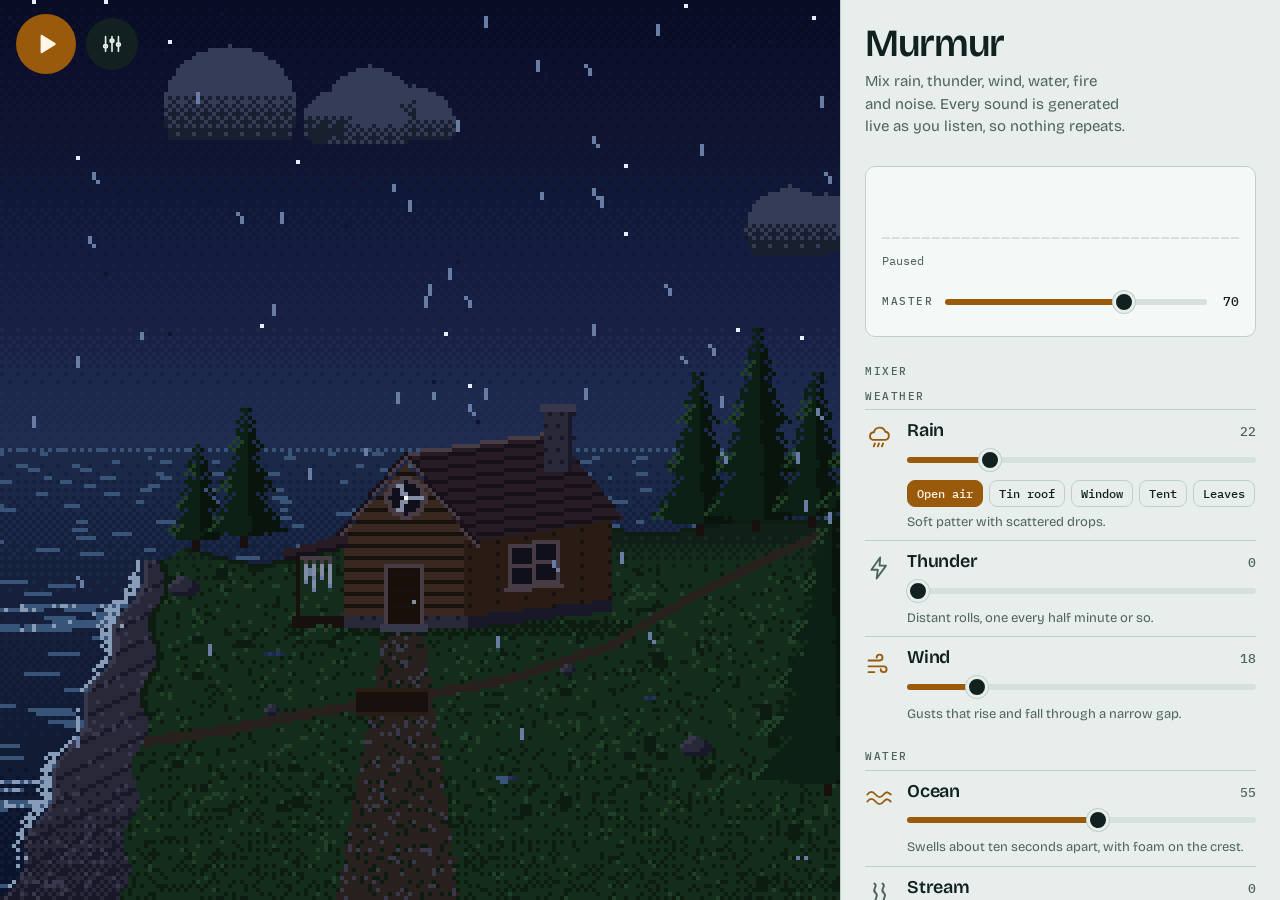
==== commit be0af480: "Add a pixel-art scene that reacts to the mix A cabin on a bluff above the sea, drawn in code into a " ====
--- a/index.html
+++ b/index.html
@@ -5,205 +5,27 @@
 <meta name="viewport" content="width=device-width,initial-scale=1,viewport-fit=cover">
 <meta name="theme-color" content="#0c1312">
 <meta name="description" content="Murmur: a soundscape mixer that synthesizes rain, wind, ocean, fire and more in your browser.">
-<style>
-/* page reset (the artifact host supplied this; standalone hosting needs it) */
-:root{padding-top:env(safe-area-inset-top,0px);padding-bottom:env(safe-area-inset-bottom,0px)}
-body{margin:0}
-img{max-width:100%}
-[hidden]{display:none!important}
-</style>
 <title>Murmur</title>
 <link rel="preconnect" href="https://fonts.googleapis.com">
 <link rel="preconnect" href="https://fonts.gstatic.com" crossorigin>
 <link href="https://fonts.googleapis.com/css2?family=Bricolage+Grotesque:opsz,wght@12..96,400..700&family=IBM+Plex+Mono:wght@400;500&display=swap" rel="stylesheet">
-<style>
-/* Layout: phone-first single column (transport, mixer, presets, timer). From 880px the mixer sits left and presets with the timer sit right. Dark first because it is used in bed; amber accent because it is a low-blue lamp colour. */
-:root{
-  --bg:#0c1312;
-  --surface:#131c1b;
-  --raise:#1f2d2b;
-  --line:#263634;
-  --fg:#e5ebe8;
-  --muted:#8b9d98;
-  --accent:#e9a95a;
-  --accent-ink:#1a1206;
-  --danger:#e8806e;
-  --f-display:"Bricolage Grotesque","Avenir Next","Segoe UI",system-ui,sans-serif;
-  --f-body:"Bricolage Grotesque","Avenir Next","Segoe UI",system-ui,sans-serif;
-  --f-mono:"IBM Plex Mono",ui-monospace,"SF Mono",Menlo,Consolas,monospace;
-  color-scheme:dark;
-}
-@media (prefers-color-scheme: light){
-  :root:not([data-theme="dark"]){
-    --bg:#e7eeec;
-    --surface:#f4f8f7;
-    --raise:#d6e1de;
-    --line:#c1cfcb;
-    --fg:#10211f;
-    --muted:#4e625e;
-    --accent:#9a5a0c;
-    --accent-ink:#fff6e8;
-    --danger:#a93a28;
-    color-scheme:light;
-  }
-}
-:root[data-theme="light"]{
-  --bg:#e7eeec;
-  --surface:#f4f8f7;
-  --raise:#d6e1de;
-  --line:#c1cfcb;
-  --fg:#10211f;
-  --muted:#4e625e;
-  --accent:#9a5a0c;
-  --accent-ink:#fff6e8;
-  --danger:#a93a28;
-  color-scheme:light;
-}
-*{box-sizing:border-box}
-body{
-  background:var(--bg);
-  color:var(--fg);
-  font-family:var(--f-body);
-  font-size:15px;
-  line-height:1.5;
-  padding-inline:16px;
-  padding-block:22px 56px;
-}
-.app{max-width:1000px;margin-inline:auto;display:grid;gap:28px}
-header{display:grid;gap:8px}
-h1{font:600 clamp(2.5rem,10vw,3.8rem)/1 var(--f-display);letter-spacing:-.035em;margin:0}
-.tagline{margin:0;color:var(--muted);max-width:46ch;text-wrap:balance}
-h2.label,.label{
-  font:500 11px/1.2 var(--f-mono);
-  letter-spacing:.14em;
-  text-transform:uppercase;
-  color:var(--muted);
-  margin:0;
-}
-.cols{display:grid;gap:32px;grid-template-columns:minmax(0,1fr)}
-.col{display:grid;gap:28px;min-width:0;align-content:start}
-@media (min-width:880px){
-  .cols{grid-template-columns:minmax(0,1.2fr) minmax(0,1fr);gap:56px;align-items:start}
-}
-.sec{display:grid;gap:12px;min-width:0}
-
-/* transport */
-.transport{background:var(--surface);border:1px solid var(--line);border-radius:10px;padding:16px;display:grid;gap:14px}
-.t-row{display:flex;align-items:center;gap:16px}
-.play{
-  width:68px;height:68px;flex:none;border-radius:50%;border:0;
-  background:var(--accent);color:var(--accent-ink);
-  display:grid;place-items:center;cursor:pointer;
-}
-.play svg{width:26px;height:26px;fill:currentColor}
-.play:focus-visible,.chip:focus-visible,.btn:focus-visible,.load:focus-visible,.del:focus-visible,.switch:focus-visible,input[type=text]:focus-visible{
-  outline:2px solid var(--accent);outline-offset:3px;
-}
-#scope{flex:1;min-width:0;width:100%;height:68px;display:block}
-.status{display:flex;justify-content:space-between;gap:12px;flex-wrap:wrap;font:400 12px/1.4 var(--f-mono);color:var(--muted)}
-.vol{display:grid;grid-template-columns:auto minmax(0,1fr) auto;align-items:center;gap:12px}
-.vol .val{font:500 13px var(--f-mono);font-variant-numeric:tabular-nums;min-width:2.5ch;text-align:right}
-
-/* sliders */
-input[type=range]{
-  -webkit-appearance:none;appearance:none;
-  width:100%;height:36px;margin:0;background:transparent;cursor:pointer;
-  --p:0%;
-}
-input[type=range]::-webkit-slider-runnable-track{
-  height:6px;border-radius:3px;
-  background:linear-gradient(to right,var(--accent) var(--p),var(--raise) var(--p));
-}
-input[type=range]::-webkit-slider-thumb{
-  -webkit-appearance:none;box-sizing:border-box;
-  width:22px;height:22px;margin-top:-8px;border-radius:50%;
-  background:var(--fg);border:3px solid var(--bg);box-shadow:0 0 0 1px var(--line);
-}
-input[type=range]::-moz-range-track{height:6px;border-radius:3px;background:var(--raise)}
-input[type=range]::-moz-range-progress{height:6px;border-radius:3px;background:var(--accent)}
-input[type=range]::-moz-range-thumb{
-  box-sizing:border-box;width:22px;height:22px;border-radius:50%;
-  background:var(--fg);border:3px solid var(--bg);box-shadow:0 0 0 1px var(--line);
-}
-input[type=range]:focus-visible{outline:2px solid var(--accent);outline-offset:2px;border-radius:4px}
-
-/* mixer */
-.mixer{display:grid;gap:18px}
-.grp{display:grid}
-.grp-title{margin:0 0 6px}
-.ch{display:flex;gap:14px;padding:10px 0 8px;border-top:1px solid var(--line)}
-.ch-icon{flex:none;width:28px;padding-top:3px;color:var(--muted)}
-.ch-icon svg{display:block;width:28px;height:28px;fill:none;stroke:currentColor;stroke-width:1.6;stroke-linecap:round;stroke-linejoin:round}
-.ch.on .ch-icon{color:var(--accent)}
-.ch-body{flex:1;min-width:0;display:grid}
-.ch-head{display:flex;justify-content:space-between;align-items:baseline;gap:12px}
-.ch-head label{font:600 18px/1.2 var(--f-display);letter-spacing:-.01em}
-.ch-val{font:500 13px var(--f-mono);font-variant-numeric:tabular-nums;color:var(--muted)}
-.ch-note{margin:0;font-size:13px;color:var(--muted);text-wrap:pretty}
-.mix-tools{display:flex;justify-content:space-between;align-items:center;gap:16px;border-top:1px solid var(--line);padding-top:14px;flex-wrap:wrap}
-.mix-tools p{margin:0;font-size:13px;color:var(--muted);flex:1;min-width:200px}
-.switch{
-  display:inline-flex;align-items:center;gap:10px;background:none;border:0;color:var(--fg);
-  font:600 14px var(--f-body);cursor:pointer;padding:6px 0;
-}
-.switch .track{width:40px;height:22px;border-radius:11px;background:var(--raise);border:1px solid var(--line);position:relative;flex:none}
-.switch .track::after{content:"";position:absolute;top:2px;left:2px;width:16px;height:16px;border-radius:50%;background:var(--muted)}
-.switch[aria-checked="true"] .track{background:var(--accent);border-color:var(--accent)}
-.switch[aria-checked="true"] .track::after{left:20px;background:var(--accent-ink)}
-
-/* presets */
-.group{display:grid}
-.group-title{margin:6px 0 4px}
-.pr{display:flex;align-items:stretch;gap:8px;border-top:1px solid var(--line)}
-.pr .load{
-  flex:1;min-width:0;text-align:left;background:none;border:0;color:inherit;
-  padding:10px 0;cursor:pointer;font:inherit;display:grid;gap:2px;
-}
-.pr .name{font-weight:600;display:flex;gap:10px;align-items:baseline;flex-wrap:wrap}
-.pr .sum{font:400 12px/1.4 var(--f-mono);color:var(--muted);overflow-wrap:anywhere}
-.pr .cur{font:500 10px var(--f-mono);letter-spacing:.12em;text-transform:uppercase;color:var(--accent)}
-.pr .del{
-  align-self:center;background:none;border:1px solid transparent;color:var(--muted);
-  font:400 12px var(--f-mono);padding:6px 8px;border-radius:6px;cursor:pointer;
-}
-.pr .del:hover{border-color:var(--line);color:var(--fg)}
-.pr .del.armed{color:var(--danger);border-color:var(--danger)}
-.empty{margin:0;padding:12px 0;border-top:1px solid var(--line);color:var(--muted);font-size:14px}
-.save{display:flex;gap:8px;flex-wrap:wrap}
-input[type=text]{
-  flex:1;min-width:0;width:100%;max-width:100%;
-  background:var(--surface);color:var(--fg);border:1px solid var(--line);border-radius:8px;
-  padding:10px 12px;font:inherit;
-}
-input[type=text]::placeholder{color:var(--muted)}
-.save input{flex:1 1 160px;width:auto}
-.btn{
-  background:transparent;color:var(--fg);border:1px solid var(--line);border-radius:8px;
-  padding:10px 14px;font:600 14px var(--f-body);cursor:pointer;
-}
-.btn.primary{background:var(--fg);color:var(--bg);border-color:var(--fg)}
-.note{margin:0;font:400 12px/1.5 var(--f-mono);color:var(--muted)}
-
-/* timer and rain surface */
-.seg{display:flex;flex-wrap:wrap;gap:6px}
-.surf{margin:2px 0 6px}
-.surf .chip{padding:5px 9px;font-size:12px}
-.chip{
-  background:transparent;color:var(--fg);border:1px solid var(--line);border-radius:8px;
-  padding:8px 12px;font:500 13px var(--f-mono);cursor:pointer;
-}
-.chip[aria-pressed="true"]{background:var(--accent);border-color:var(--accent);color:var(--accent-ink)}
-.timer-line{margin:0;font:400 12px/1.5 var(--f-mono);color:var(--muted);font-variant-numeric:tabular-nums}
-.foot{margin:0;font:400 12px/1.6 var(--f-mono);color:var(--muted);max-width:70ch}
-.err{color:var(--danger)}
-@media (prefers-reduced-motion:reduce){*{transition:none!important;animation:none!important}}
-</style>
-
+<link rel="stylesheet" href="styles.css">
 </head>
 <body>
 <audio id="out" playsinline hidden></audio>
 
-<main class="app">
+<canvas id="scene" aria-hidden="true"></canvas>
+<div class="hud">
+  <button class="play" id="play" type="button" aria-label="Play">
+    <svg id="icon-play" viewBox="0 0 24 24" aria-hidden="true"><path d="M7 4.5v15a1 1 0 0 0 1.5.86l12-7.5a1 1 0 0 0 0-1.72l-12-7.5A1 1 0 0 0 7 4.5z"/></svg>
+    <svg id="icon-pause" viewBox="0 0 24 24" aria-hidden="true" hidden><rect x="5.5" y="4" width="4.5" height="16" rx="1"/><rect x="14" y="4" width="4.5" height="16" rx="1"/></svg>
+  </button>
+  <button class="toggle" id="panel-toggle" type="button" aria-controls="panel" aria-expanded="false" aria-label="Show mixer">
+    <svg viewBox="0 0 24 24" aria-hidden="true"><path d="M5 4v16M12 4v16M19 4v16"/><rect x="3" y="13" width="4" height="3" rx="1"/><rect x="10" y="7" width="4" height="3" rx="1"/><rect x="17" y="11" width="4" height="3" rx="1"/></svg>
+  </button>
+</div>
+
+<aside class="panel app" id="panel" aria-label="Mixer and settings" inert>
   <header>
     <h1>Murmur</h1>
     <p class="tagline">Mix rain, thunder, wind, water, fire and noise. Every sound is generated live as you listen, so nothing repeats.</p>
@@ -213,10 +35,6 @@
     <div class="col">
       <section class="transport" aria-label="Playback">
         <div class="t-row">
-          <button class="play" id="play" type="button" aria-label="Play">
-            <svg id="icon-play" viewBox="0 0 24 24" aria-hidden="true"><path d="M7 4.5v15a1 1 0 0 0 1.5.86l12-7.5a1 1 0 0 0 0-1.72l-12-7.5A1 1 0 0 0 7 4.5z"/></svg>
-            <svg id="icon-pause" viewBox="0 0 24 24" aria-hidden="true" hidden><rect x="5.5" y="4" width="4.5" height="16" rx="1"/><rect x="14" y="4" width="4.5" height="16" rx="1"/></svg>
-          </button>
           <canvas id="scope" aria-hidden="true"></canvas>
         </div>
         <div class="status" aria-live="polite"><span id="status">Paused</span><span id="status-timer"></span></div>
@@ -272,998 +90,12 @@
   </div>
 
   <p class="foot">Sounds are synthesized on this device with the Web Audio API, so there are no audio files and no loop points. Some phones pause web audio when the screen locks, so test your sleep mix once before relying on it.</p>
-</main>
+</aside>
 
-<script>
-(function () {
-  'use strict';
-  const $ = (s, r) => (r || document).querySelector(s);
-  const clamp = (v, a, b) => Math.min(b, Math.max(a, v));
-
-  const LAYERS = [
-    { id: 'rain',  name: 'Rain',        trim: 1.5, note: 'Soft patter with scattered drops.' },
-    { id: 'wind',  name: 'Wind',        trim: 3.2, note: 'Gusts that rise and fall through a narrow gap.' },
-    { id: 'ocean', name: 'Ocean',       trim: 2.2, note: 'Swells about ten seconds apart, with foam on the crest.' },
-    { id: 'brown', name: 'Brown noise', trim: 1.2, note: 'Falls 6 dB per octave. Deep and soft.' },
-    { id: 'pink',  name: 'Pink noise',  trim: 1.1, note: 'Falls 3 dB per octave. Balanced, like steady rainfall.' },
-    { id: 'white', name: 'White noise', trim: 0.5, note: 'Flat across all frequencies. Bright and hissy.' }
-  ];
-
-  LAYERS.push(
-    { id: 'thunder', name: 'Thunder',     trim: 1.3, note: 'Distant rolls, one every half minute or so.' },
-    { id: 'stream',  name: 'Stream',      trim: 1.6, note: 'Bright running water over stones.' },
-    { id: 'fan',     name: 'Fan',         trim: 1.5, note: 'Air through blades over a low motor hum.' },
-    { id: 'fire',    name: 'Fire',        trim: 1.8, note: 'A low roar with pops and snaps.' },
-    { id: 'chimes',  name: 'Wind chimes', trim: 1.0, note: 'Soft metal tubes, struck in gusts.' }
-  );
-
-  const GROUPS = [
-    { title: 'Weather',      ids: ['rain', 'thunder', 'wind'] },
-    { title: 'Water',        ids: ['ocean', 'stream'] },
-    { title: 'Indoors',      ids: ['fan', 'fire', 'chimes'] },
-    { title: 'Noise colors', ids: ['brown', 'pink', 'white'] }
-  ];
-
-  const SURFACES = ['open', 'tin', 'window', 'tent', 'leaves'];
-  const SURF = {
-    open:   { label: 'Open air', short: 'open air', bed: { hp: 650,  lp: 7000,  g: 1.1, pk1: [1500, 0.8, 0], pk2: [3000, 0.8, 0] }, drop: { lp: 12000, pk: [3000, 1, 0],   g: 1 } },
-    tin:    { label: 'Tin roof', short: 'tin',      bed: { hp: 900,  lp: 8500,  g: 0.7, pk1: [1300, 5, 10],  pk2: [2600, 4, 8] },   drop: { lp: 12000, pk: [1800, 5, 12],  g: 2.4 } },
-    window: { label: 'Window',   short: 'glass',    bed: { hp: 350,  lp: 3200,  g: 0.7, pk1: [900, 1.5, 4],  pk2: [2400, 3, 5] },   drop: { lp: 5000,  pk: [3200, 4, 10],  g: 2 } },
-    tent:   { label: 'Tent',     short: 'tent',     bed: { hp: 300,  lp: 2600,  g: 0.9, pk1: [500, 1, 3],    pk2: [1500, 1, 0] },   drop: { lp: 2600,  pk: [700, 1.5, 6],  g: 1.8 } },
-    leaves: { label: 'Leaves',   short: 'leaves',   bed: { hp: 1400, lp: 10000, g: 0.9, pk1: [4500, 1, 3],   pk2: [7000, 1, 3] },  drop: { lp: 7000,  pk: [4500, 2, 6],   g: 1.2 } }
-  };
-
-  const BUILTIN = [
-    { id: 'b-shore',  name: 'Night shore', levels: { ocean: 0.55, rain: 0.22, wind: 0.18 }, drift: true },
-    { id: 'b-sleep',  name: 'Deep sleep',  levels: { brown: 0.5, rain: 0.3 }, drift: false },
-    { id: 'b-focus',  name: 'Focus rain',  levels: { rain: 0.5, pink: 0.14 }, drift: false },
-    { id: 'b-cabin',  name: 'Windy cabin', levels: { wind: 0.5, rain: 0.3, brown: 0.2 }, drift: true },
-    { id: 'b-storm',  name: 'Storm night', levels: { rain: 0.45, thunder: 0.45, wind: 0.25 }, drift: true, surface: 'tin' },
-    { id: 'b-fire',   name: 'Fireside',    levels: { fire: 0.5, rain: 0.2, brown: 0.15 }, drift: true, surface: 'window' },
-    { id: 'b-creek',  name: 'Creek and chimes', levels: { stream: 0.55, wind: 0.12, chimes: 0.3 }, drift: true },
-    { id: 'b-room',   name: 'Quiet room',  levels: { fan: 0.5, brown: 0.12 }, drift: false }
-  ];
-
-  const state = {
-    levels: Object.fromEntries(LAYERS.map(l => [l.id, 0])),
-    vol: 0.7,
-    surface: 'open',
-    drift: false,
-    playing: false,
-    timerMin: 0,
-    timerEnd: null,
-    fadeLen: 90,
-    saved: [],
-    mode: 'local',
-    armed: null
-  };
-
-  /* ---------- audio engine ---------- */
-  let ctx = null, nodes = null, bufs = null, layers = {}, routed = false;
-  const audioEl = $('#out');
-
-  function volGain(v) { return Math.pow(v, 2) * 0.9; }
-
-  function makeNoise(kind) {
-    const sr = ctx.sampleRate, L = Math.floor(sr * 8), X = Math.floor(sr * 0.6);
-    const raw = new Float32Array(L + X);
-    let b0 = 0, b1 = 0, b2 = 0, b3 = 0, b4 = 0, b5 = 0, b6 = 0, last = 0;
-    for (let i = 0; i < raw.length; i++) {
-      const w = Math.random() * 2 - 1;
-      if (kind === 'white') {
-        raw[i] = w;
-      } else if (kind === 'pink') {
-        b0 = 0.99886 * b0 + w * 0.0555179;
-        b1 = 0.99332 * b1 + w * 0.0750759;
-        b2 = 0.969 * b2 + w * 0.153852;
-        b3 = 0.8665 * b3 + w * 0.3104856;
-        b4 = 0.55 * b4 + w * 0.5329522;
-        b5 = -0.7616 * b5 - w * 0.016898;
-        raw[i] = b0 + b1 + b2 + b3 + b4 + b5 + b6 + w * 0.5362;
-        b6 = w * 0.115926;
-      } else {
-        last = (last + 0.02 * w) / 1.02;
-        raw[i] = last * 3.5;
-      }
-    }
-    const buf = ctx.createBuffer(1, L, sr), d = buf.getChannelData(0);
-    for (let i = 0; i < L; i++) {
-      if (i < X) {
-        const a = (i / X) * Math.PI / 2;
-        d[i] = raw[i] * Math.sin(a) + raw[L + i] * Math.cos(a);
-      } else {
-        d[i] = raw[i];
-      }
-    }
-    let s = 0;
-    for (let i = 0; i < L; i++) s += d[i] * d[i];
-    const k = 0.12 / (Math.sqrt(s / L) || 1);
-    for (let i = 0; i < L; i++) d[i] *= k;
-    return buf;
-  }
-
-  function makeDrops() {
-    const sr = ctx.sampleRate, L = Math.floor(sr * 20);
-    const buf = ctx.createBuffer(1, L, sr), d = buf.getChannelData(0);
-    const events = 20 * 18;
-    for (let e = 0; e < events; e++) {
-      const start = Math.floor(Math.random() * L);
-      const len = Math.floor(sr * (0.012 + Math.random() * 0.02));
-      const amp = 0.25 + Math.random() * 0.75;
-      const a = 0.15 + Math.random() * 0.6;
-      let lp = 0;
-      for (let i = 0; i < len; i++) {
-        lp += a * ((Math.random() * 2 - 1) - lp);
-        d[(start + i) % L] += lp * Math.exp(-i / (len * 0.28)) * amp;
-      }
-    }
-    let s = 0, pk = 0;
-    for (let i = 0; i < L; i++) { s += d[i] * d[i]; }
-    const k = 0.06 / (Math.sqrt(s / L) || 1);
-    for (let i = 0; i < L; i++) { d[i] *= k; pk = Math.max(pk, Math.abs(d[i])); }
-    if (pk > 0.95) { const f = 0.95 / pk; for (let i = 0; i < L; i++) d[i] *= f; }
-    return buf;
-  }
-
-  function noiseSrc(buf) {
-    const s = ctx.createBufferSource();
-    s.buffer = buf; s.loop = true;
-    s.start(0, Math.random() * buf.duration);
-    return s;
-  }
-  function filt(type, f, q) {
-    const n = ctx.createBiquadFilter();
-    n.type = type; n.frequency.value = f;
-    if (q != null) n.Q.value = q;
-    return n;
-  }
-  function panner(p) {
-    if (!ctx.createStereoPanner) return null;
-    const n = ctx.createStereoPanner(); n.pan.value = p; return n;
-  }
-  function lfo(freq, depth, target, P) {
-    const o = ctx.createOscillator(), g = ctx.createGain();
-    o.frequency.value = freq; g.gain.value = depth;
-    o.connect(g); g.connect(target); o.start();
-    P.push(o, g);
-  }
-  function wide(buf, chain, out, P) {
-    [-0.7, 0.7].forEach(p => {
-      const s = noiseSrc(buf); P.push(s);
-      const tail = chain(s);
-      const pn = panner(p);
-      if (pn) { P.push(pn); tail.connect(pn); pn.connect(out); } else { tail.connect(out); }
-    });
-  }
-
-  function makeThunder() {
-    const sr = ctx.sampleRate, len = Math.floor(sr * 16);
-    const buf = ctx.createBuffer(1, len, sr), d = buf.getChannelData(0);
-    const bumps = [];
-    let tb = 0.3;
-    const nb = 3 + Math.floor(Math.random() * 4);
-    for (let i = 0; i < nb; i++) {
-      bumps.push({ t: tb, a: (i === 0 ? 0.6 : 0.2) + Math.random() * 0.5, tau: 0.8 + Math.random() * 2.2 });
-      tb += 0.4 + Math.random() * 2.4;
-    }
-    const crack = Math.random() < 0.5;
-    let br = 0, l1 = 0, l2 = 0;
-    for (let i = 0; i < len; i++) {
-      const x = i / sr;
-      let env = (1 - Math.exp(-x / 0.7)) * Math.exp(-x / 3.8) * 0.7;
-      for (let b = 0; b < bumps.length; b++) {
-        const u = bumps[b];
-        if (x >= u.t) env += u.a * 0.5 * Math.exp(-(x - u.t) / u.tau);
-      }
-      const w = Math.random() * 2 - 1;
-      br = (br + 0.02 * w) / 1.02;
-      const a = 0.015 + 0.06 * Math.exp(-x / 2.5);
-      l1 += a * (br * 3.5 - l1);
-      l2 += a * (l1 - l2);
-      let v = l2 * env;
-      if (crack && x < 0.12) v += w * Math.exp(-x / 0.02) * 0.12;
-      d[i] = v;
-    }
-    const fadeIn = Math.floor(sr * 0.005), fadeOut = Math.floor(sr * 1.5);
-    let pk = 0;
-    for (let i = 0; i < len; i++) {
-      if (i < fadeIn) d[i] *= i / fadeIn;
-      if (i > len - fadeOut) { const k = (len - i) / fadeOut; d[i] *= k * k; }
-      pk = Math.max(pk, Math.abs(d[i]));
-    }
-    const k = 0.9 / (pk || 1);
-    for (let i = 0; i < len; i++) d[i] *= k;
-    return buf;
-  }
-
-  function makeCrackle() {
-    const sr = ctx.sampleRate, L = Math.floor(sr * 30);
-    const buf = ctx.createBuffer(1, L, sr), d = buf.getChannelData(0);
-    const pop = (pos, amp) => {
-      const len = Math.floor(sr * (0.002 + Math.random() * 0.012));
-      let prev = 0;
-      for (let i = 0; i < len; i++) {
-        const w = Math.random() * 2 - 1;
-        d[(pos + i) % L] += (w - prev * 0.6) * Math.exp(-i / (len * 0.35)) * amp;
-        prev = w;
-      }
-    };
-    const singles = 30 * 7;
-    for (let n = 0; n < singles; n++) pop(Math.floor(Math.random() * L), Math.pow(Math.random(), 2.2) * 0.9 + 0.05);
-    const clusters = 30 * 0.5;
-    for (let c = 0; c < clusters; c++) {
-      const pos = Math.floor(Math.random() * L), cnt = 3 + Math.floor(Math.random() * 6);
-      for (let k = 0; k < cnt; k++) pop((pos + Math.floor(Math.random() * sr * 0.18)) % L, Math.pow(Math.random(), 1.8) * 0.8 + 0.05);
-    }
-    let pk = 0;
-    for (let i = 0; i < L; i++) pk = Math.max(pk, Math.abs(d[i]));
-    const k = 0.9 / (pk || 1);
-    for (let i = 0; i < L; i++) d[i] *= k;
-    return buf;
-  }
-
-  function makeBubbles() {
-    const sr = ctx.sampleRate, L = Math.floor(sr * 20);
-    const buf = ctx.createBuffer(1, L, sr), d = buf.getChannelData(0);
-    const n = 20 * 45;
-    for (let e = 0; e < n; e++) {
-      const start = Math.floor(Math.random() * L);
-      const dur = 0.015 + Math.random() * 0.04, len = Math.floor(sr * dur);
-      const f0 = 500 + Math.pow(Math.random(), 1.5) * 2800, k = 0.8 + Math.random() * 1.2;
-      const amp = 0.2 + Math.random() * 0.8;
-      let ph = 0;
-      for (let i = 0; i < len; i++) {
-        const tt = i / sr;
-        ph += 6.2832 * f0 * (1 + k * tt / dur) / sr;
-        d[(start + i) % L] += Math.sin(ph) * Math.exp(-tt / (dur * 0.5)) * (1 - Math.exp(-tt / 0.0015)) * amp;
-      }
-    }
-    let s = 0, pk = 0;
-    for (let i = 0; i < L; i++) s += d[i] * d[i];
-    const g = 0.08 / (Math.sqrt(s / L) || 1);
-    for (let i = 0; i < L; i++) { d[i] *= g; pk = Math.max(pk, Math.abs(d[i])); }
-    if (pk > 0.95) { const f = 0.95 / pk; for (let i = 0; i < L; i++) d[i] *= f; }
-    return buf;
-  }
-
-  function applyRainSurface(L, instant) {
-    if (!L || !L.sf || !ctx) return;
-    const S = SURF[state.surface] || SURF.open, t = ctx.currentTime;
-    const set = (prm, v) => {
-      if (instant) { prm.cancelScheduledValues(t); prm.value = v; }
-      else prm.setTargetAtTime(v, t, 0.25);
-    };
-    L.sf.bed.forEach(n => {
-      set(n.hp.frequency, S.bed.hp); set(n.lp.frequency, S.bed.lp); set(n.g.gain, S.bed.g);
-      set(n.pk1.frequency, S.bed.pk1[0]); set(n.pk1.Q, S.bed.pk1[1]); set(n.pk1.gain, S.bed.pk1[2]);
-      set(n.pk2.frequency, S.bed.pk2[0]); set(n.pk2.Q, S.bed.pk2[1]); set(n.pk2.gain, S.bed.pk2[2]);
-    });
-    L.sf.drop.forEach(n => {
-      set(n.lp.frequency, S.drop.lp); set(n.g.gain, S.drop.g);
-      set(n.pk.frequency, S.drop.pk[0]); set(n.pk.Q, S.drop.pk[1]); set(n.pk.gain, S.drop.pk[2]);
-    });
-  }
-
-  const BUILD = {
-    rain(L, P) {
-      L.sf = { bed: [], drop: [] };
-      wide(bufs.pink, s => {
-        const hp = filt('highpass', 650, 0.4), pk1 = filt('peaking', 1500, 0.8), pk2 = filt('peaking', 3000, 0.8);
-        const lp = filt('lowpass', 7000, 0.4), g = ctx.createGain();
-        P.push(hp, pk1, pk2, lp, g);
-        s.connect(hp); hp.connect(pk1); pk1.connect(pk2); pk2.connect(lp); lp.connect(g);
-        L.sf.bed.push({ hp, pk1, pk2, lp, g });
-        return g;
-      }, L.gain, P);
-      wide(bufs.drops, s => {
-        const lp = filt('lowpass', 12000, 0.5), pk = filt('peaking', 3000, 1), g = ctx.createGain();
-        P.push(lp, pk, g);
-        s.connect(lp); lp.connect(pk); pk.connect(g);
-        L.sf.drop.push({ lp, pk, g });
-        return g;
-      }, L.gain, P);
-      applyRainSurface(L, true);
-    },
-    wind(L, P) {
-      wide(bufs.pink, s => {
-        const bp = filt('bandpass', 520, 1.3), amp = ctx.createGain();
-        amp.gain.value = 0.6; P.push(bp, amp);
-        lfo(0.05 + Math.random() * 0.07, 280, bp.frequency, P);
-        lfo(0.17 + Math.random() * 0.1, 90, bp.frequency, P);
-        lfo(0.035 + Math.random() * 0.05, 0.35, amp.gain, P);
-        s.connect(bp); bp.connect(amp); return amp;
-      }, L.gain, P);
-    },
-    ocean(L, P) {
-      wide(bufs.brown, s => {
-        const lp = filt('lowpass', 420, 0.6), sw = ctx.createGain();
-        sw.gain.value = 0.6; P.push(lp, sw);
-        const f1 = 0.085 + Math.random() * 0.02;
-        lfo(f1, 380, lp.frequency, P);
-        lfo(f1, 0.45, sw.gain, P);
-        lfo(0.13 + Math.random() * 0.03, 0.1, sw.gain, P);
-        s.connect(lp); lp.connect(sw);
-        const foam = noiseSrc(bufs.pink), hp = filt('highpass', 1800, 0.5), fg = ctx.createGain();
-        fg.gain.value = 0.12; P.push(foam, hp, fg);
-        foam.connect(hp); hp.connect(fg); fg.connect(sw);
-        return sw;
-      }, L.gain, P);
-    },
-    brown(L, P) {
-      wide(bufs.brown, s => { const g = ctx.createGain(); P.push(g); s.connect(g); return g; }, L.gain, P);
-    },
-    pink(L, P) {
-      wide(bufs.pink, s => { const g = ctx.createGain(); P.push(g); s.connect(g); return g; }, L.gain, P);
-    },
-    thunder(L, P) {
-      if (!bufs.thunder) bufs.thunder = [makeThunder(), makeThunder(), makeThunder()];
-      let timer = 0;
-      function boom() {
-        if (ctx.state === 'running' && state.playing) {
-          const s = ctx.createBufferSource(), g = ctx.createGain(), pn = panner(Math.random() * 1.2 - 0.6);
-          s.buffer = bufs.thunder[Math.floor(Math.random() * bufs.thunder.length)];
-          s.playbackRate.value = 0.85 + Math.random() * 0.3;
-          g.gain.value = 0.4 + Math.random() * 0.6;
-          s.connect(g);
-          if (pn) { g.connect(pn); pn.connect(L.gain); } else { g.connect(L.gain); }
-          s.onended = () => { try { s.disconnect(); g.disconnect(); if (pn) pn.disconnect(); } catch (e) {} };
-          s.start();
-        }
-        timer = setTimeout(boom, (22 + Math.random() * 50) * 1000);
-      }
-      timer = setTimeout(boom, 3000 + Math.random() * 5000);
-      L.onKill.push(() => clearTimeout(timer));
-    },
-    stream(L, P) {
-      if (!bufs.bubbles) bufs.bubbles = makeBubbles();
-      wide(bufs.pink, s => {
-        const bp = filt('bandpass', 1900, 0.45), g = ctx.createGain();
-        g.gain.value = 0.8; P.push(bp, g);
-        lfo(0.06 + Math.random() * 0.05, 700, bp.frequency, P);
-        lfo(0.35 + Math.random() * 0.3, 0.2, g.gain, P);
-        s.connect(bp); bp.connect(g); return g;
-      }, L.gain, P);
-      wide(bufs.bubbles, s => {
-        const g = ctx.createGain(); g.gain.value = 1; P.push(g);
-        s.connect(g); return g;
-      }, L.gain, P);
-    },
-    fan(L, P) {
-      wide(bufs.pink, s => {
-        const hp = filt('highpass', 70, 0.5), lp = filt('lowpass', 2000, 0.6), g = ctx.createGain();
-        P.push(hp, lp, g);
-        s.connect(hp); hp.connect(lp); lp.connect(g); return g;
-      }, L.gain, P);
-      const f0 = 104 + Math.random() * 20;
-      [[1, 0.022], [2, 0.009], [3, 0.004]].forEach((h, i) => {
-        const o = ctx.createOscillator(), g = ctx.createGain();
-        o.frequency.value = f0 * h[0]; g.gain.value = h[1];
-        o.connect(g); g.connect(L.gain); o.start(); P.push(o, g);
-        if (i === 0) lfo(0.4 + Math.random() * 0.3, h[1] * 0.2, g.gain, P);
-      });
-    },
-    fire(L, P) {
-      if (!bufs.crackle) bufs.crackle = makeCrackle();
-      wide(bufs.brown, s => {
-        const lp = filt('lowpass', 380, 0.7), g = ctx.createGain();
-        g.gain.value = 0.8; P.push(lp, g);
-        lfo(0.3 + Math.random() * 0.4, 0.22, g.gain, P);
-        s.connect(lp); lp.connect(g); return g;
-      }, L.gain, P);
-      wide(bufs.pink, s => {
-        const bp = filt('bandpass', 3200, 0.6), g = ctx.createGain();
-        g.gain.value = 0.07; P.push(bp, g);
-        lfo(0.7 + Math.random() * 0.6, 0.04, g.gain, P);
-        s.connect(bp); bp.connect(g); return g;
-      }, L.gain, P);
-      wide(bufs.crackle, s => {
-        const g = ctx.createGain(); g.gain.value = 0.55; P.push(g);
-        s.connect(g); return g;
-      }, L.gain, P);
-    },
-    chimes(L, P) {
-      const sr = ctx.sampleRate, irLen = Math.floor(sr * 2.4), ir = ctx.createBuffer(2, irLen, sr);
-      for (let c = 0; c < 2; c++) {
-        const d = ir.getChannelData(c);
-        for (let i = 0; i < irLen; i++) d[i] = (Math.random() * 2 - 1) * Math.pow(1 - i / irLen, 3);
-      }
-      const conv = ctx.createConvolver(), wet = ctx.createGain(), dry = ctx.createGain(), bus = ctx.createGain();
-      conv.buffer = ir; wet.gain.value = 0.45; dry.gain.value = 0.8;
-      P.push(conv, wet, dry, bus);
-      bus.connect(dry); bus.connect(conv); conv.connect(wet);
-      dry.connect(L.gain); wet.connect(L.gain);
-      const notes = [587.33, 659.25, 739.99, 880, 987.77, 1174.66];
-      const partials = [[1, 1, 3.6], [2.76, 0.28, 1.8], [5.4, 0.1, 0.8]];
-      let prev = -1, timer = 0;
-      function strike(t, amp) {
-        let i;
-        do { i = Math.floor(Math.random() * notes.length); } while (i === prev);
-        prev = i;
-        const f = notes[i] * (1 + (Math.random() - 0.5) * 0.004);
-        partials.forEach(pt => {
-          const o = ctx.createOscillator(), g = ctx.createGain();
-          o.type = 'sine'; o.frequency.value = f * pt[0];
-          g.gain.setValueAtTime(0.0001, t);
-          g.gain.linearRampToValueAtTime(amp * pt[1], t + 0.004);
-          g.gain.exponentialRampToValueAtTime(0.0001, t + pt[2]);
-          o.connect(g); g.connect(bus);
-          o.start(t); o.stop(t + pt[2] + 0.1);
-          o.onended = () => { try { o.disconnect(); g.disconnect(); } catch (e) {} };
-        });
-      }
-      function gust() {
-        if (ctx.state === 'running' && state.playing) {
-          const n = 2 + Math.floor(Math.random() * 5);
-          let t = ctx.currentTime + 0.03;
-          for (let k = 0; k < n; k++) { strike(t, 0.16 + Math.random() * 0.2); t += 0.07 + Math.random() * 0.35; }
-        }
-        timer = setTimeout(gust, (5 + Math.random() * 16) * 1000);
-      }
-      timer = setTimeout(gust, 1200);
-      L.onKill.push(() => clearTimeout(timer));
-    },
-    white(L, P) {
-      wide(bufs.white, s => {
-        const lp = filt('lowpass', 9500, 0.5); P.push(lp); s.connect(lp); return lp;
-      }, L.gain, P);
-    }
-  };
-
-  function createLayer(def) {
-    const L = { id: def.id, trim: def.trim, built: false, parts: [], onKill: [], target: 0, td: 0 };
-    L.gain = ctx.createGain();
-    L.gain.gain.value = 0;
-    L.gain.connect(nodes.vol);
-    L.build = function () {
-      L.parts = [];
-      BUILD[def.id](L, L.parts);
-      L.built = true;
-    };
-    L.kill = function () {
-      L.onKill.forEach(fn => { try { fn(); } catch (e) {} });
-      L.onKill = [];
-      L.parts.forEach(p => {
-        try { if (p.stop) p.stop(); } catch (e) {}
-        try { p.disconnect(); } catch (e) {}
-      });
-      L.parts = []; L.built = false;
-    };
-    return L;
-  }
-
-  function ensureCtx() {
-    if (ctx) return true;
-    const AC = window.AudioContext || window.webkitAudioContext;
-    if (!AC) return false;
-    ctx = new AC({ latencyHint: 'playback' });
-    bufs = { white: makeNoise('white'), pink: makeNoise('pink'), brown: makeNoise('brown'), drops: makeDrops() };
-    nodes = {
-      vol: ctx.createGain(), fade: ctx.createGain(), play: ctx.createGain(),
-      comp: ctx.createDynamicsCompressor(), an: ctx.createAnalyser()
-    };
-    nodes.vol.gain.value = volGain(state.vol);
-    nodes.fade.gain.value = 1;
-    nodes.play.gain.value = 0;
-    nodes.comp.threshold.value = -12;
-    nodes.comp.knee.value = 10;
-    nodes.comp.ratio.value = 12;
-    nodes.comp.attack.value = 0.003;
-    nodes.comp.release.value = 0.25;
-    nodes.an.fftSize = 2048;
-    nodes.an.smoothingTimeConstant = 0.82;
-    nodes.an.minDecibels = -85;
-    nodes.an.maxDecibels = -25;
-    nodes.vol.connect(nodes.fade);
-    nodes.fade.connect(nodes.play);
-    nodes.play.connect(nodes.comp);
-    nodes.comp.connect(nodes.an);
-    nodes.comp.connect(ctx.destination);
-    LAYERS.forEach(def => { layers[def.id] = createLayer(def); });
-    fdata = new Uint8Array(nodes.an.frequencyBinCount);
-    return true;
-  }
-
-  async function routeOut() {
-    if (routed) { try { await audioEl.play(); } catch (e) {} return; }
-    try {
-      if (!('srcObject' in audioEl) || !ctx.createMediaStreamDestination) return;
-      const dest = ctx.createMediaStreamDestination();
-      audioEl.srcObject = dest.stream;
-      await audioEl.play();
-      nodes.comp.connect(dest);
-      nodes.comp.disconnect(ctx.destination);
-      routed = true;
-    } catch (e) { /* keep the direct output */ }
-  }
-
-  function setLayer(id, v) {
-    const L = layers[id];
-    if (!L || !ctx) return;
-    L.target = v;
-    if (v > 0.001 && !L.built) L.build();
-    if (L.built) L.gain.gain.setTargetAtTime(Math.pow(v, 2.2) * L.trim, ctx.currentTime, 0.12);
-    clearTimeout(L.td);
-    if (v <= 0.001 && L.built) {
-      L.td = setTimeout(() => { if (L.target <= 0.001) L.kill(); }, 1500);
-    }
-  }
-
-  const dp = {};
-  LAYERS.forEach(l => {
-    dp[l.id] = {
-      p1: Math.random() * 6.283, p2: Math.random() * 6.283,
-      f1: 1 / (150 + Math.random() * 120), f2: 1 / (55 + Math.random() * 50)
-    };
-  });
-  function driftWave(id) {
-    const t = Date.now() / 1000, d = dp[id];
-    return 0.6 * Math.sin(6.283 * d.f1 * t + d.p1) + 0.4 * Math.sin(6.283 * d.f2 * t + d.p2);
-  }
-  function applyAll() {
-    if (!ctx) return;
-    LAYERS.forEach(l => {
-      const v = state.levels[l.id];
-      const eff = state.drift && v > 0.03 ? clamp(v * (1 + 0.2 * driftWave(l.id)), 0, 1) : v;
-      setLayer(l.id, eff);
-    });
-  }
-
-  /* ---------- transport ---------- */
-  let raf = 0, tickId = 0, tickN = 0, fdata = null;
-  const BANDS = 36;
-  const bandVals = new Float32Array(BANDS);
-
-  async function play() {
-    if (!ensureCtx()) { setStatus('This browser cannot play Web Audio.', true); return; }
-    try { await ctx.resume(); } catch (e) {}
-    await routeOut();
-    state.playing = true;
-    const t = ctx.currentTime, g = nodes.play.gain;
-    g.cancelScheduledValues(t);
-    g.setValueAtTime(g.value, t);
-    g.linearRampToValueAtTime(1, t + 0.9);
-    applyAll();
-    if (state.timerMin && !state.timerEnd) startTimer(state.timerMin);
-    startLoops();
-    mediaSession();
-    renderTransport();
-  }
-
-  function pause(finished) {
-    if (!ctx || !state.playing) return;
-    state.playing = false;
-    stopLoops();
-    const t = ctx.currentTime, g = nodes.play.gain;
-    g.cancelScheduledValues(t);
-    g.setValueAtTime(g.value, t);
-    g.linearRampToValueAtTime(0, t + 0.6);
-    state.timerEnd = null;
-    if (finished) { state.timerMin = 0; renderChips(); }
-    setTimeout(() => {
-      if (state.playing) return;
-      nodes.fade.gain.cancelScheduledValues(0);
-      nodes.fade.gain.value = 1;
-      try { ctx.suspend(); } catch (e) {}
-      try { audioEl.pause(); } catch (e) {}
-    }, 750);
-    bandVals.fill(0);
-    drawScope(false);
-    renderTransport(finished ? 'Timer finished. Sleep well.' : null);
-  }
-
-  function mediaSession() {
-    try {
-      if (!('mediaSession' in navigator)) return;
-      navigator.mediaSession.metadata = new MediaMetadata({ title: 'Soundscape', artist: 'Murmur' });
-      navigator.mediaSession.setActionHandler('play', () => { play(); });
-      navigator.mediaSession.setActionHandler('pause', () => { pause(); });
-    } catch (e) {}
-  }
-
-  function startLoops() {
-    stopLoops();
-    raf = requestAnimationFrame(frame);
-    tickId = setInterval(tick, 250);
-  }
-  function stopLoops() {
-    cancelAnimationFrame(raf); raf = 0;
-    clearInterval(tickId); tickId = 0;
-  }
-  function tick() {
-    tickN++;
-    if (state.drift && tickN % 2 === 0) applyAll();
-    if (state.timerEnd && Date.now() >= state.timerEnd) { pause(true); return; }
-    renderTimerLine();
-  }
-
-  /* ---------- sleep timer ---------- */
-  function clearFade() {
-    if (!ctx) return;
-    const t = ctx.currentTime, g = nodes.fade.gain;
-    g.cancelScheduledValues(t);
-    g.setTargetAtTime(1, t, 0.2);
-  }
-  function startTimer(min) {
-    state.timerEnd = Date.now() + min * 60000;
-    scheduleFade();
-  }
-  function scheduleFade() {
-    if (!ctx || !state.playing || !state.timerEnd) return;
-    const total = Math.max(0.2, (state.timerEnd - Date.now()) / 1000);
-    const fadeLen = Math.min(90, total);
-    state.fadeLen = Math.round(fadeLen);
-    const n = 128, curve = new Float32Array(n);
-    for (let i = 0; i < n; i++) curve[i] = Math.pow(Math.cos((i / (n - 1)) * Math.PI / 2), 2);
-    const g = nodes.fade.gain, t = ctx.currentTime;
-    try {
-      g.cancelScheduledValues(t);
-      g.setValueAtTime(1, t);
-      g.setValueCurveAtTime(curve, t + Math.max(0.05, total - fadeLen), fadeLen);
-    } catch (e) {}
-  }
-  function setTimer(min) {
-    state.timerMin = min;
-    if (!min) {
-      state.timerEnd = null;
-      clearFade();
-    } else if (state.playing) {
-      startTimer(min);
-    } else {
-      state.timerEnd = null;
-    }
-    renderChips();
-    renderTimerLine();
-  }
-  function fmt(sec) {
-    sec = Math.max(0, Math.ceil(sec));
-    const h = Math.floor(sec / 3600), m = Math.floor((sec % 3600) / 60), s = sec % 60;
-    const mm = (h ? String(m).padStart(2, '0') : String(m)), ss = String(s).padStart(2, '0');
-    return (h ? h + ':' : '') + mm + ':' + ss;
-  }
-
-  /* ---------- scope ---------- */
-  const cv = $('#scope'), c2 = cv.getContext('2d');
-  let cw = 1, chh = 1, dpr = 1, colAccent = '#e9a95a', colRaise = '#1f2d2b', frameN = 0, lastDraw = 0;
-  function readColors() {
-    const cs = getComputedStyle(document.documentElement);
-    colAccent = cs.getPropertyValue('--accent').trim() || colAccent;
-    colRaise = cs.getPropertyValue('--raise').trim() || colRaise;
-  }
-  function sizeCanvas() {
-    dpr = window.devicePixelRatio || 1;
-    const r = cv.getBoundingClientRect();
-    cw = Math.max(1, Math.round(r.width * dpr));
-    chh = Math.max(1, Math.round(r.height * dpr));
-    cv.width = cw; cv.height = chh;
-    readColors();
-    drawScope(state.playing);
-  }
-  function drawScope(on) {
-    c2.clearRect(0, 0, cw, chh);
-    const gap = 2 * dpr, bw = (cw - gap * (BANDS - 1)) / BANDS;
-    for (let i = 0; i < BANDS; i++) {
-      const v = on ? bandVals[i] : 0;
-      const h = Math.max(2 * dpr, v * chh);
-      c2.fillStyle = v > 0.03 ? colAccent : colRaise;
-      c2.fillRect(i * (bw + gap), chh - h, bw, h);
-    }
-  }
-  function frame(ts) {
-    raf = requestAnimationFrame(frame);
-    if (ts - lastDraw < 33) return;
-    lastDraw = ts;
-    if (frameN++ % 45 === 0) readColors();
-    nodes.an.getByteFrequencyData(fdata);
-    const nyq = ctx.sampleRate / 2, bins = fdata.length;
-    for (let i = 0; i < BANDS; i++) {
-      const f0 = 40 * Math.pow(300, i / BANDS), f1 = 40 * Math.pow(300, (i + 1) / BANDS);
-      const b0 = Math.floor(f0 / nyq * bins), b1 = Math.max(b0 + 1, Math.ceil(f1 / nyq * bins));
-      let m = 0;
-      for (let b = b0; b < b1 && b < bins; b++) m = Math.max(m, fdata[b]);
-      const v = Math.pow(m / 255, 1.5);
-      bandVals[i] = Math.max(v, bandVals[i] * 0.9);
-    }
-    drawScope(true);
-  }
-
-  /* ---------- UI: mixer ---------- */
-  const ICONS = {
-    rain: '<path d="M6.5 14.5H17a3.5 3.5 0 0 0 .4-6.97A5 5 0 0 0 7.7 7.9a3.4 3.4 0 0 0-1.2 6.6z"/><path d="M8.5 17.5l-1 2.5M12 17.5l-1 2.5M15.5 17.5l-1 2.5"/>',
-    thunder: '<path d="M13 3L5.5 13.5H11L10 21l8-11h-5.5L13 3z"/>',
-    wind: '<path d="M3 9h9.5a2.5 2.5 0 1 0-2.5-2.5"/><path d="M3 14h13a2.5 2.5 0 1 1-2.5 2.5"/><path d="M3 19h5"/>',
-    ocean: '<path d="M2 9c2.5-3 4.5-3 7 0s4.5 3 7 0 4-2 6 0"/><path d="M2 15c2.5-3 4.5-3 7 0s4.5 3 7 0 4-2 6 0"/>',
-    stream: '<path d="M8 3c4 2.5-3 5 1 8s-3 5.5 1 10"/><path d="M15 3c4 2.5-3 5 1 8s-3 5.5 1 10"/>',
-    fan: '<circle cx="12" cy="12" r="9"/><circle cx="12" cy="12" r="1.4"/><path d="M12 12Q9.5 6 13.5 4.5Q16 7.5 12 12z"/><path transform="rotate(90 12 12)" d="M12 12Q9.5 6 13.5 4.5Q16 7.5 12 12z"/><path transform="rotate(180 12 12)" d="M12 12Q9.5 6 13.5 4.5Q16 7.5 12 12z"/><path transform="rotate(270 12 12)" d="M12 12Q9.5 6 13.5 4.5Q16 7.5 12 12z"/>',
-    fire: '<path d="M12 3c1 3.5 5 5.5 5 10a5 5 0 0 1-10 0c0-2 1-3.5 2.2-4.8.2 1.6 1 2.3 1.8 2.3C11.2 8.2 10.8 5.5 12 3z"/><path d="M12 20a2.5 2.5 0 0 1-2.5-2.5c0-1.6 1.5-2.6 2.5-4 1 1.4 2.5 2.4 2.5 4A2.5 2.5 0 0 1 12 20z"/>',
-    chimes: '<path d="M4 4.5h16"/><path d="M6.5 4.5V8M10 4.5V8M13.5 4.5V8M17 4.5V8"/><rect x="5.4" y="8" width="2.2" height="8" rx="1.1"/><rect x="8.9" y="8" width="2.2" height="11" rx="1.1"/><rect x="12.4" y="8" width="2.2" height="7" rx="1.1"/><rect x="15.9" y="8" width="2.2" height="10" rx="1.1"/>',
-    brown: '<path stroke-width="2.6" d="M5 20V4M9.5 20V9M14 20V13M18.5 20V16"/>',
-    pink: '<path stroke-width="2.6" d="M5 20V6M9.5 20V9M14 20V11M18.5 20V13"/>',
-    white: '<path stroke-width="2.6" d="M5 20V9M9.5 20V9M14 20V9M18.5 20V9"/>'
-  };
-
-  const mixer = $('#mixer');
-  function buildSurface() {
-    const wrap = document.createElement('div');
-    wrap.className = 'seg surf'; wrap.id = 'surf';
-    wrap.setAttribute('role', 'group'); wrap.setAttribute('aria-label', 'Rain surface');
-    SURFACES.forEach(k => {
-      const b = document.createElement('button');
-      b.type = 'button'; b.className = 'chip'; b.dataset.surface = k; b.textContent = SURF[k].label;
-      b.setAttribute('aria-pressed', String(k === state.surface));
-      b.addEventListener('click', () => { setSurface(k); renderPresets(); });
-      wrap.append(b);
-    });
-    return wrap;
-  }
-  function setSurface(k) {
-    if (!SURF[k]) k = 'open';
-    state.surface = k;
-    document.querySelectorAll('#surf .chip').forEach(b => {
-      b.setAttribute('aria-pressed', String(b.dataset.surface === k));
-    });
-    if (ctx && layers.rain && layers.rain.built) applyRainSurface(layers.rain, false);
-  }
-  function buildChannel(l) {
-    const row = document.createElement('div');
-    row.className = 'ch'; row.id = 'ch-' + l.id;
-    const icw = document.createElement('div'); icw.className = 'ch-icon';
-    const ic = document.createElementNS('http://www.w3.org/2000/svg', 'svg');
-    ic.setAttribute('viewBox', '0 0 24 24'); ic.setAttribute('aria-hidden', 'true');
-    ic.innerHTML = ICONS[l.id];
-    icw.append(ic);
-    const body = document.createElement('div'); body.className = 'ch-body';
-    const head = document.createElement('div'); head.className = 'ch-head';
-    const lab = document.createElement('label'); lab.htmlFor = 's-' + l.id; lab.textContent = l.name;
-    const val = document.createElement('span'); val.className = 'ch-val'; val.id = 'v-' + l.id; val.textContent = '0';
-    head.append(lab, val);
-    const input = document.createElement('input');
-    input.type = 'range'; input.id = 's-' + l.id; input.min = 0; input.max = 100; input.step = 1; input.value = 0;
-    const note = document.createElement('p'); note.className = 'ch-note'; note.textContent = l.note;
-    body.append(head, input);
-    if (l.id === 'rain') body.append(buildSurface());
-    body.append(note);
-    row.append(icw, body);
-    input.addEventListener('input', () => {
-      cancelAnim();
-      state.levels[l.id] = input.valueAsNumber / 100;
-      paintSlider(l.id);
-      if (ctx) applyAll();
-      renderPresets();
-    });
-    return row;
-  }
-  const layerById = Object.fromEntries(LAYERS.map(l => [l.id, l]));
-  GROUPS.forEach(g => {
-    const wrap = document.createElement('div');
-    wrap.className = 'grp';
-    wrap.setAttribute('role', 'group'); wrap.setAttribute('aria-label', g.title);
-    const t = document.createElement('p'); t.className = 'label grp-title'; t.textContent = g.title;
-    wrap.append(t);
-    g.ids.forEach(id => wrap.append(buildChannel(layerById[id])));
-    mixer.append(wrap);
-  });
-  function paintSlider(id) {
-    const input = $('#s-' + id), v = state.levels[id];
-    input.value = Math.round(v * 100);
-    input.style.setProperty('--p', Math.round(v * 100) + '%');
-    $('#v-' + id).textContent = String(Math.round(v * 100));
-    $('#ch-' + id).classList.toggle('on', v > 0.001);
-  }
-  function paintAll() { LAYERS.forEach(l => paintSlider(l.id)); }
-
-  const volEl = $('#vol');
-  function paintVol() {
-    volEl.value = Math.round(state.vol * 100);
-    volEl.style.setProperty('--p', Math.round(state.vol * 100) + '%');
-    $('#vol-val').textContent = String(Math.round(state.vol * 100));
-  }
-  volEl.addEventListener('input', () => {
-    state.vol = volEl.valueAsNumber / 100;
-    paintVol();
-    if (ctx) nodes.vol.gain.setTargetAtTime(volGain(state.vol), ctx.currentTime, 0.05);
-  });
-
-  const driftBtn = $('#drift');
-  driftBtn.addEventListener('click', () => {
-    setDrift(!state.drift);
-    renderPresets();
-  });
-  function setDrift(on) {
-    state.drift = !!on;
-    driftBtn.setAttribute('aria-checked', state.drift ? 'true' : 'false');
-    if (ctx) applyAll();
-  }
-
-  /* ---------- UI: transport ---------- */
-  function setStatus(text, isErr) {
-    const el = $('#status');
-    el.textContent = text;
-    el.className = isErr ? 'err' : '';
-  }
-  function renderTransport(msg) {
-    $('#icon-play').hidden = state.playing;
-    $('#icon-pause').hidden = !state.playing;
-    $('#play').setAttribute('aria-label', state.playing ? 'Pause' : 'Play');
-    setStatus(msg || (state.playing ? 'Playing' : 'Paused'));
-    renderTimerLine();
-  }
-  function renderChips() {
-    document.querySelectorAll('#timer-seg .chip').forEach(b => {
-      b.setAttribute('aria-pressed', String(+b.dataset.min === state.timerMin));
-    });
-  }
-  function renderTimerLine() {
-    const line = $('#timer-line'), st = $('#status-timer');
-    if (state.timerEnd && state.playing) {
-      const left = (state.timerEnd - Date.now()) / 1000;
-      line.textContent = fmt(left) + ' left. Volume fades over the last ' + state.fadeLen + ' seconds.';
-      st.textContent = fmt(left) + ' left';
-    } else if (state.timerMin) {
-      line.textContent = state.timerMin + ' minutes. The countdown starts when you press play.';
-      st.textContent = '';
-    } else {
-      line.textContent = 'Timer off.';
-      st.textContent = '';
-    }
-  }
-  $('#play').addEventListener('click', () => { state.playing ? pause() : play(); });
-  $('#timer-seg').addEventListener('click', e => {
-    const b = e.target.closest('.chip');
-    if (b) setTimer(+b.dataset.min);
-  });
-
-  /* ---------- presets ---------- */
-  let anim = 0;
-  function cancelAnim() { if (anim) { cancelAnimationFrame(anim); anim = 0; } }
-  function cleanLevels(o) {
-    const r = {};
-    LAYERS.forEach(l => {
-      const v = o ? +o[l.id] : 0;
-      r[l.id] = isFinite(v) ? clamp(v, 0, 1) : 0;
-    });
-    return r;
-  }
-  function loadMix(p, instant) {
-    cancelAnim();
-    const to = cleanLevels(p.levels);
-    setDrift(!!p.drift);
-    setSurface(p.surface || 'open');
-    if (instant) {
-      LAYERS.forEach(l => { state.levels[l.id] = to[l.id]; });
-      paintAll(); if (ctx) applyAll(); renderPresets();
-      return;
-    }
-    const from = Object.assign({}, state.levels), t0 = performance.now(), dur = 1200;
-    (function step(now) {
-      const k = clamp((now - t0) / dur, 0, 1), e = k * k * (3 - 2 * k);
-      LAYERS.forEach(l => { state.levels[l.id] = from[l.id] + (to[l.id] - from[l.id]) * e; });
-      paintAll(); if (ctx) applyAll();
-      if (k < 1) anim = requestAnimationFrame(step); else { anim = 0; renderPresets(); }
-    })(t0);
-  }
-  function mixSummary(levels, surface) {
-    const parts = LAYERS.map(l => [(l.id === 'rain' && SURF[surface] && surface !== 'open') ? 'Rain on ' + SURF[surface].short : l.name.replace(' noise', ''), Math.round((+levels[l.id] || 0) * 100)])
-      .filter(x => x[1] > 0).sort((a, b) => b[1] - a[1]).slice(0, 4);
-    return parts.length ? parts.map(x => x[0] + ' ' + x[1]).join(' · ') : 'Silent';
-  }
-  function sameMix(p) {
-    const lv = cleanLevels(p.levels);
-    return LAYERS.every(l => Math.abs(lv[l.id] - state.levels[l.id]) < 0.015) &&
-      (lv.rain < 0.015 || (p.surface || 'open') === state.surface);
-  }
-  function presetRow(p, deletable) {
-    const row = document.createElement('div'); row.className = 'pr';
-    const load = document.createElement('button'); load.type = 'button'; load.className = 'load';
-    const name = document.createElement('span'); name.className = 'name';
-    const nm = document.createElement('span'); nm.textContent = p.name;
-    name.append(nm);
-    if (sameMix(p)) { const c = document.createElement('span'); c.className = 'cur'; c.textContent = 'Current'; name.append(c); load.setAttribute('aria-current', 'true'); }
-    const sum = document.createElement('span'); sum.className = 'sum'; sum.textContent = mixSummary(cleanLevels(p.levels), p.surface) + (p.drift ? ' · drift' : '');
-    load.append(name, sum);
-    load.addEventListener('click', () => loadMix(p, false));
-    row.append(load);
-    if (deletable) {
-      const del = document.createElement('button'); del.type = 'button'; del.className = 'del';
-      const armed = state.armed === p.id;
-      del.textContent = armed ? 'Tap to confirm' : 'Delete';
-      if (armed) del.classList.add('armed');
-      del.setAttribute('aria-label', 'Delete ' + p.name);
-      del.addEventListener('click', () => {
-        if (state.armed === p.id) { state.armed = null; removePreset(p); }
-        else { state.armed = p.id; renderPresets(); setTimeout(() => { if (state.armed === p.id) { state.armed = null; renderPresets(); } }, 3000); }
-      });
-      row.append(del);
-    }
-    return row;
-  }
-  function renderPresets() {
-    const b = $('#builtin'); b.replaceChildren();
-    BUILTIN.forEach(p => b.append(presetRow(p, false)));
-    const s = $('#saved'); s.replaceChildren();
-    if (!state.saved.length) {
-      const e = document.createElement('p'); e.className = 'empty';
-      e.textContent = 'Nothing saved yet. Set a mix you like, name it below and save it.';
-      s.append(e);
-    } else {
-      state.saved.forEach(p => s.append(presetRow(p, true)));
-    }
-    $('#save-note').textContent = state.mode === 'db'
-      ? 'Saved with this page, so your mixes follow you across devices.'
-      : 'Saved on this device only.';
-  }
-
-  /* ---------- preset storage ---------- */
-  const LS = 'murmur.presets.v1';
-  function lsRead() { try { const a = JSON.parse(localStorage.getItem(LS) || '[]'); return Array.isArray(a) ? a : []; } catch (e) { return []; } }
-  function lsWrite(a) { try { localStorage.setItem(LS, JSON.stringify(a)); } catch (e) {} }
-  let dbRef = null;
-  state.saved = lsRead();
-
-  async function savePreset(name) {
-    const p = {
-      name: name,
-      levels: Object.fromEntries(LAYERS.map(l => [l.id, Math.round(state.levels[l.id] * 100) / 100])),
-      drift: state.drift,
-      surface: state.surface,
-      createdAt: Date.now()
-    };
-    const id = 'p' + Date.now().toString(36) + Math.random().toString(36).slice(2, 6);
-    if (state.mode === 'db' && dbRef) {
-      try { await dbRef.collection('presets').doc(id).set(p); return true; }
-      catch (e) { $('#save-note').textContent = 'Could not save this mix. Saving is not available for this view.'; return false; }
-    }
-    state.saved = [Object.assign({ id: id }, p)].concat(state.saved);
-    lsWrite(state.saved);
-    renderPresets();
-    return true;
-  }
-  async function removePreset(p) {
-    if (state.mode === 'db' && dbRef) {
-      try { await dbRef.collection('presets').doc(p.id).delete(); } catch (e) {}
-      return;
-    }
-    state.saved = state.saved.filter(x => x.id !== p.id);
-    lsWrite(state.saved);
-    renderPresets();
-  }
-  $('#save-form').addEventListener('submit', async e => {
-    e.preventDefault();
-    const input = $('#save-name');
-    let name = input.value.trim();
-    if (!name) name = 'Mix ' + (state.saved.length + 1);
-    if (await savePreset(name.slice(0, 40))) input.value = '';
-  });
-
-  (async function connectDb() {
-    try {
-      if (!window.claude || !window.claude.use) return;
-      const db = await window.claude.use('db');
-      if (!db) return;
-      dbRef = db;
-      db.collection('presets').orderBy('createdAt', 'desc').limit(200).onSnapshot(snap => {
-        state.mode = 'db';
-        state.saved = snap.docs.map(d => {
-          const v = d.data() || {};
-          return { id: d.id, name: String(v.name || 'Untitled').slice(0, 40), levels: cleanLevels(v.levels), drift: !!v.drift, surface: SURF[v.surface] ? v.surface : 'open' };
-        });
-        renderPresets();
-      }, () => {
-        state.mode = 'local';
-        state.saved = lsRead();
-        renderPresets();
-      });
-    } catch (e) { /* stay on local storage */ }
-  })();
-
-  /* ---------- boot ---------- */
-  loadMix(BUILTIN[0], true);
-  paintVol();
-  renderChips();
-  renderTransport();
-  renderPresets();
-  sizeCanvas();
-  window.addEventListener('resize', sizeCanvas);
-})();
-</script>
+<script src="data.js"></script>
+<script src="audio.js"></script>
+<script src="scene-art.js"></script>
+<script src="scene.js"></script>
+<script src="ui.js"></script>
 </body>
 </html>
--- a/styles.css
+++ b/styles.css
@@ -0,0 +1,209 @@
+/* page reset (the artifact host supplied this; standalone hosting needs it) */
+:root{padding-top:env(safe-area-inset-top,0px);padding-bottom:env(safe-area-inset-bottom,0px)}
+body{margin:0}
+img{max-width:100%}
+[hidden]{display:none!important}
+
+/* Layout: the pixel scene fills the window behind everything. Play and the panel toggle float top left. The controls live in a panel that slides up from the bottom on phones and in from the right from 720px. Dark first because it is used in bed; amber accent because it is a low-blue lamp colour. */
+:root{
+  --bg:#0c1312;
+  --surface:#131c1b;
+  --raise:#1f2d2b;
+  --line:#263634;
+  --fg:#e5ebe8;
+  --muted:#8b9d98;
+  --accent:#e9a95a;
+  --accent-ink:#1a1206;
+  --danger:#e8806e;
+  --f-display:"Bricolage Grotesque","Avenir Next","Segoe UI",system-ui,sans-serif;
+  --f-body:"Bricolage Grotesque","Avenir Next","Segoe UI",system-ui,sans-serif;
+  --f-mono:"IBM Plex Mono",ui-monospace,"SF Mono",Menlo,Consolas,monospace;
+  color-scheme:dark;
+}
+@media (prefers-color-scheme: light){
+  :root:not([data-theme="dark"]){
+    --bg:#e7eeec;
+    --surface:#f4f8f7;
+    --raise:#d6e1de;
+    --line:#c1cfcb;
+    --fg:#10211f;
+    --muted:#4e625e;
+    --accent:#9a5a0c;
+    --accent-ink:#fff6e8;
+    --danger:#a93a28;
+    color-scheme:light;
+  }
+}
+:root[data-theme="light"]{
+  --bg:#e7eeec;
+  --surface:#f4f8f7;
+  --raise:#d6e1de;
+  --line:#c1cfcb;
+  --fg:#10211f;
+  --muted:#4e625e;
+  --accent:#9a5a0c;
+  --accent-ink:#fff6e8;
+  --danger:#a93a28;
+  color-scheme:light;
+}
+*{box-sizing:border-box}
+body{
+  background:var(--bg);
+  color:var(--fg);
+  font-family:var(--f-body);
+  font-size:15px;
+  line-height:1.5;
+  height:100vh;
+  overflow:hidden;
+}
+
+/* scene and floating controls */
+#scene{position:fixed;left:0;top:0;display:block;image-rendering:crisp-edges;image-rendering:pixelated;transition:transform .32s cubic-bezier(.2,.7,.2,1)}
+.hud{position:fixed;z-index:3;top:calc(14px + env(safe-area-inset-top,0px));left:16px;display:flex;gap:10px;align-items:center}
+.toggle{
+  width:52px;height:52px;flex:none;border-radius:50%;
+  background:var(--surface);color:var(--fg);border:1px solid var(--line);
+  display:grid;place-items:center;cursor:pointer;
+}
+.toggle svg{width:22px;height:22px;fill:none;stroke:currentColor;stroke-width:1.8;stroke-linecap:round}
+.toggle[aria-expanded="true"]{background:var(--fg);color:var(--bg);border-color:var(--fg)}
+
+/* panel: bottom sheet on phones, right-hand drawer from 720px */
+.panel{
+  position:fixed;z-index:2;left:0;right:0;bottom:0;max-height:62vh;
+  overflow-y:auto;overscroll-behavior:contain;
+  background:var(--bg);border-top:1px solid var(--line);border-radius:16px 16px 0 0;
+  padding:22px 16px calc(40px + env(safe-area-inset-bottom,0px));
+  transform:translateY(100%);
+  transition:transform .32s cubic-bezier(.2,.7,.2,1),visibility 0s .32s;
+  visibility:hidden;
+}
+.panel.open{transform:none;visibility:visible;transition:transform .32s cubic-bezier(.2,.7,.2,1)}
+@media (min-width:720px){
+  .panel{left:auto;top:0;width:min(440px,100vw);max-height:none;border-top:0;border-left:1px solid var(--line);border-radius:0;padding:24px 24px 48px;transform:translateX(100%)}
+}
+.app{display:grid;gap:28px;align-content:start}
+header{display:grid;gap:8px}
+h1{font:600 2.4rem/1 var(--f-display);letter-spacing:-.035em;margin:0}
+.tagline{margin:0;color:var(--muted);max-width:46ch;text-wrap:balance}
+h2.label,.label{
+  font:500 11px/1.2 var(--f-mono);
+  letter-spacing:.14em;
+  text-transform:uppercase;
+  color:var(--muted);
+  margin:0;
+}
+.cols{display:grid;gap:32px;grid-template-columns:minmax(0,1fr)}
+.col{display:grid;gap:28px;min-width:0;align-content:start}
+.sec{display:grid;gap:12px;min-width:0}
+
+/* transport */
+.transport{background:var(--surface);border:1px solid var(--line);border-radius:10px;padding:16px;display:grid;gap:14px}
+.t-row{display:flex;align-items:center;gap:16px}
+.play{
+  width:60px;height:60px;flex:none;border-radius:50%;border:0;
+  background:var(--accent);color:var(--accent-ink);
+  display:grid;place-items:center;cursor:pointer;
+}
+.play svg{width:26px;height:26px;fill:currentColor}
+.play:focus-visible,.toggle:focus-visible,.chip:focus-visible,.btn:focus-visible,.load:focus-visible,.del:focus-visible,.switch:focus-visible,input[type=text]:focus-visible{
+  outline:2px solid var(--accent);outline-offset:3px;
+}
+#scope{flex:1;min-width:0;width:100%;height:56px;display:block}
+.status{display:flex;justify-content:space-between;gap:12px;flex-wrap:wrap;font:400 12px/1.4 var(--f-mono);color:var(--muted)}
+.vol{display:grid;grid-template-columns:auto minmax(0,1fr) auto;align-items:center;gap:12px}
+.vol .val{font:500 13px var(--f-mono);font-variant-numeric:tabular-nums;min-width:2.5ch;text-align:right}
+
+/* sliders */
+input[type=range]{
+  -webkit-appearance:none;appearance:none;
+  width:100%;height:36px;margin:0;background:transparent;cursor:pointer;
+  --p:0%;
+}
+input[type=range]::-webkit-slider-runnable-track{
+  height:6px;border-radius:3px;
+  background:linear-gradient(to right,var(--accent) var(--p),var(--raise) var(--p));
+}
+input[type=range]::-webkit-slider-thumb{
+  -webkit-appearance:none;box-sizing:border-box;
+  width:22px;height:22px;margin-top:-8px;border-radius:50%;
+  background:var(--fg);border:3px solid var(--bg);box-shadow:0 0 0 1px var(--line);
+}
+input[type=range]::-moz-range-track{height:6px;border-radius:3px;background:var(--raise)}
+input[type=range]::-moz-range-progress{height:6px;border-radius:3px;background:var(--accent)}
+input[type=range]::-moz-range-thumb{
+  box-sizing:border-box;width:22px;height:22px;border-radius:50%;
+  background:var(--fg);border:3px solid var(--bg);box-shadow:0 0 0 1px var(--line);
+}
+input[type=range]:focus-visible{outline:2px solid var(--accent);outline-offset:2px;border-radius:4px}
+
+/* mixer */
+.mixer{display:grid;gap:18px}
+.grp{display:grid}
+.grp-title{margin:0 0 6px}
+.ch{display:flex;gap:14px;padding:10px 0 8px;border-top:1px solid var(--line)}
+.ch-icon{flex:none;width:28px;padding-top:3px;color:var(--muted)}
+.ch-icon svg{display:block;width:28px;height:28px;fill:none;stroke:currentColor;stroke-width:1.6;stroke-linecap:round;stroke-linejoin:round}
+.ch.on .ch-icon{color:var(--accent)}
+.ch-body{flex:1;min-width:0;display:grid}
+.ch-head{display:flex;justify-content:space-between;align-items:baseline;gap:12px}
+.ch-head label{font:600 18px/1.2 var(--f-display);letter-spacing:-.01em}
+.ch-val{font:500 13px var(--f-mono);font-variant-numeric:tabular-nums;color:var(--muted)}
+.ch-note{margin:0;font-size:13px;color:var(--muted);text-wrap:pretty}
+.mix-tools{display:flex;justify-content:space-between;align-items:center;gap:16px;border-top:1px solid var(--line);padding-top:14px;flex-wrap:wrap}
+.mix-tools p{margin:0;font-size:13px;color:var(--muted);flex:1;min-width:200px}
+.switch{
+  display:inline-flex;align-items:center;gap:10px;background:none;border:0;color:var(--fg);
+  font:600 14px var(--f-body);cursor:pointer;padding:6px 0;
+}
+.switch .track{width:40px;height:22px;border-radius:11px;background:var(--raise);border:1px solid var(--line);position:relative;flex:none}
+.switch .track::after{content:"";position:absolute;top:2px;left:2px;width:16px;height:16px;border-radius:50%;background:var(--muted)}
+.switch[aria-checked="true"] .track{background:var(--accent);border-color:var(--accent)}
+.switch[aria-checked="true"] .track::after{left:20px;background:var(--accent-ink)}
+
+/* presets */
+.group{display:grid}
+.group-title{margin:6px 0 4px}
+.pr{display:flex;align-items:stretch;gap:8px;border-top:1px solid var(--line)}
+.pr .load{
+  flex:1;min-width:0;text-align:left;background:none;border:0;color:inherit;
+  padding:10px 0;cursor:pointer;font:inherit;display:grid;gap:2px;
+}
+.pr .name{font-weight:600;display:flex;gap:10px;align-items:baseline;flex-wrap:wrap}
+.pr .sum{font:400 12px/1.4 var(--f-mono);color:var(--muted);overflow-wrap:anywhere}
+.pr .cur{font:500 10px var(--f-mono);letter-spacing:.12em;text-transform:uppercase;color:var(--accent)}
+.pr .del{
+  align-self:center;background:none;border:1px solid transparent;color:var(--muted);
+  font:400 12px var(--f-mono);padding:6px 8px;border-radius:6px;cursor:pointer;
+}
+.pr .del:hover{border-color:var(--line);color:var(--fg)}
+.pr .del.armed{color:var(--danger);border-color:var(--danger)}
+.empty{margin:0;padding:12px 0;border-top:1px solid var(--line);color:var(--muted);font-size:14px}
+.save{display:flex;gap:8px;flex-wrap:wrap}
+input[type=text]{
+  flex:1;min-width:0;width:100%;max-width:100%;
+  background:var(--surface);color:var(--fg);border:1px solid var(--line);border-radius:8px;
+  padding:10px 12px;font:inherit;
+}
+input[type=text]::placeholder{color:var(--muted)}
+.save input{flex:1 1 160px;width:auto}
+.btn{
+  background:transparent;color:var(--fg);border:1px solid var(--line);border-radius:8px;
+  padding:10px 14px;font:600 14px var(--f-body);cursor:pointer;
+}
+.btn.primary{background:var(--fg);color:var(--bg);border-color:var(--fg)}
+.note{margin:0;font:400 12px/1.5 var(--f-mono);color:var(--muted)}
+
+/* timer and rain surface */
+.seg{display:flex;flex-wrap:wrap;gap:6px}
+.surf{margin:2px 0 6px}
+.surf .chip{padding:5px 9px;font-size:12px}
+.chip{
+  background:transparent;color:var(--fg);border:1px solid var(--line);border-radius:8px;
+  padding:8px 12px;font:500 13px var(--f-mono);cursor:pointer;
+}
+.chip[aria-pressed="true"]{background:var(--accent);border-color:var(--accent);color:var(--accent-ink)}
+.timer-line{margin:0;font:400 12px/1.5 var(--f-mono);color:var(--muted);font-variant-numeric:tabular-nums}
+.foot{margin:0;font:400 12px/1.6 var(--f-mono);color:var(--muted);max-width:70ch}
+.err{color:var(--danger)}
+@media (prefers-reduced-motion:reduce){*{transition:none!important;animation:none!important}}
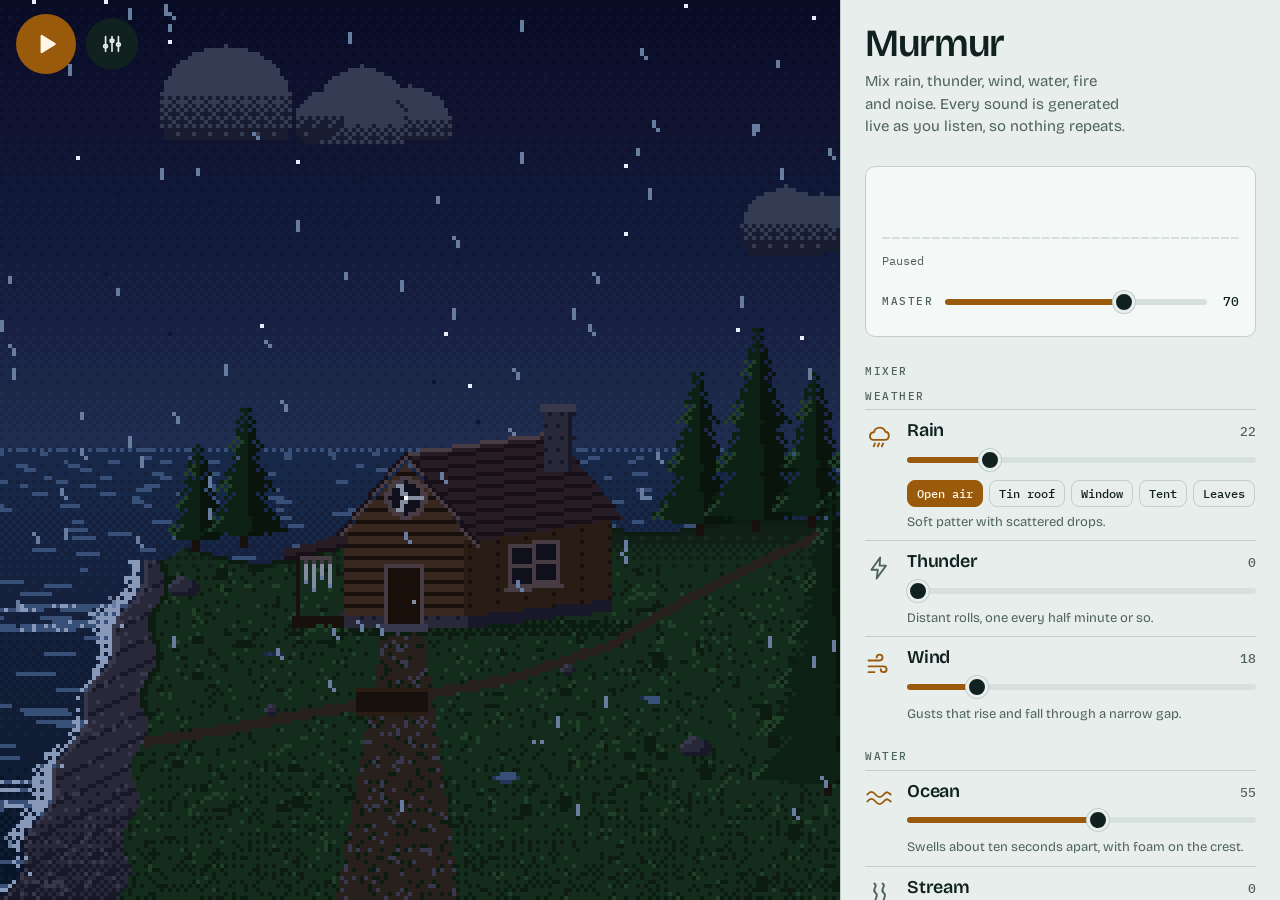
==== commit 0ed59adb: "Fix audio cutting in and out after pressing play Playback was routed through a MediaStreamDestinatio" ====
--- a/index.html
+++ b/index.html
@@ -12,7 +12,6 @@
 <link rel="stylesheet" href="styles.css">
 </head>
 <body>
-<audio id="out" playsinline hidden></audio>
 
 <canvas id="scene" aria-hidden="true"></canvas>
 <div class="hud">
